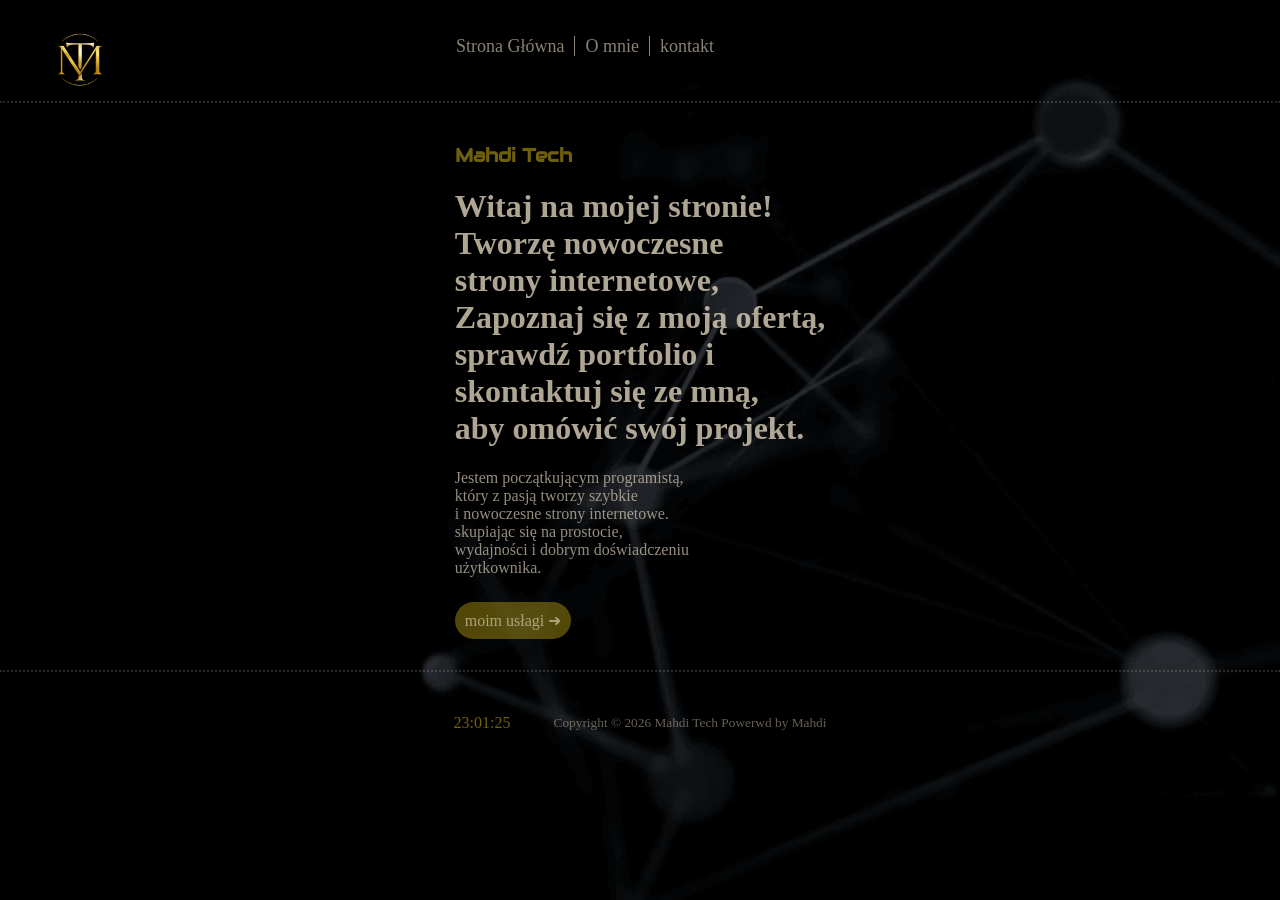
==== index.html @ 86d58ac9 "First commit" ====
<!DOCTYPE html>
<html lang="pl">
    <head>
        <meta charset="UTF-8">
        <meta name="viewport" content="width=device-width, initial-scale=1.0">
        <title>Mahdi Tech</title>
        <link rel="stylesheet" href="styles.css">
        <link rel="icon" type="image/png" href="pictures/logo.png">
        <link href="https://fonts.googleapis.com/css2?family=Audiowide&display=swap" rel="stylesheet"/>

    </head>
    <body id="stronaglowna">
        <a href="index.html#stronaglowna"><div class="logo">
          <img src="pictures/logo.png" alt="My Logo">
          </div>
          </a>
        <section>
            <div class="navigation">
                <nav>
                 <ul class="navlist">
                    <li class="home"><a class="nav" href="index.html#stronaglowna">Strona Główna </a>
                    </li>
                    <div class="vline"></div>
                    <li class="about"><a class="nav" href="omnie.html#omnie">O mnie</a>
                    </li>
                    <div class="vline"></div>
                    <li class="contact"><a class="nav" href="kontakt.html#kontakt">kontakt</a>
                    </li>
                 </ul>
                </nav>
            </div>
        </section>
        <hr style="margin-bottom:40px ;">
            <div class="ciala">
        <h3 style="color: rgba(163, 142, 19, 0.678); font-family: 'Audiowide', sans-serif;">Mahdi Tech</h3>
        <h1 style="color: rgba(250, 235, 210, 0.7);">
             Witaj na mojej stronie!
            <br>
            Tworzę nowoczesne 
            <br>
            strony internetowe,<br>
            Zapoznaj się z moją ofertą,
            <br>
            sprawdź portfolio i 
            <br>
            skontaktuj się ze mną,
            <br>
            aby omówić swój projekt.
        </h1>
        <p style="color: rgba(250, 235, 210, 0.6);">
            Jestem początkującym programistą, <br> który z pasją tworzy szybkie <br>
            i nowoczesne strony internetowe.<br> skupiając się na prostocie, <br>
            wydajności i dobrym doświadczeniu<br> użytkownika.
        </p>
        <br>
        <a class="mainbtnlink mainbtn" href="uslag.html#main">moim usłagi ➜</a>
        </div>
        <hr style="margin-bottom:30px; margin-top: 40px;">
         <div class="footer">
        <div id="zegar" style="color: rgba(163, 142, 19, 0.678); width: 60px;">
        </div>
        <div class="copyright"><p style="color: rgba(250, 235, 210, 0.4); font-size: smaller;">Copyright © 2026 Mahdi Tech
Powerwd by Mahdi</p></div>
        </div>
        <script src="main.js"></script>
    </body>
</html>
---- styles.css ----
body {
    background-color: black;
    background-image: url(pictures/13.png) ;
    background-repeat: no-repeat;
    background-size: cover;
    background-position: center;
    margin: 0;
    height: 100vh;
}
.navlist {
    display: flex;
    flex-direction: row;
    gap: 10px;
    justify-content: center;
    transform: translateX(-75px);
}
@media (max-width:768px) {
    .navlist {
        transform: translateX(-30px);
    }
}
.nav {
   color:rgba(250, 235, 215, 0.548); 
   font-size: large;
   text-decoration: none;
   text-align: left;
}
.nav:hover {
    cursor: pointer;
    color:rgba(163, 142, 19, 0.6);
    transition: 0.3s ease;
}
.vline {
    width: 1px;
    height: 20px;
    background: rgba(250, 235, 215, 0.548);
}
.navigation {
    padding:20px;
}
hr {
    border: none;
    border-top: 2px dotted rgba(250, 235, 215, 0.17);
}
.mainbtn {
    
    background-color: rgba(163, 142, 19, 0.5);
    border-radius: 35px;
    gap: 30px;
    padding:10px;
}
.mainbtn:hover {
    cursor: pointer;
    background-color:rgba(163, 142, 19, 0.8);
    transition: 0.3s ease;
}
.mainbtnlink {
    text-decoration: none;
    color: rgba(250, 235, 215, 0.548);
}
.footer {
    display: flex;
    align-items: center;
    gap: 40px;
    justify-content: center;
}
.ciala {
    width: fit-content;
    margin: 0 auto;
    text-align: left;
    opacity: 0;
    animation: fadeText 0.7s ease forwards;
}
 @keyframes fadeText {
        to {
            opacity: 1;
        }
        
 }
.glow-img {
    max-width: 350px; 
    height: auto;
    border-radius: 10px;
    box-shadow: 0 0 5px rgba(250, 235, 215, 0.2);
}
#nazwisko {
width: 350px;
padding: 10px;
border-radius: 10px;
}
#email {
    width: 350px;
    padding: 10px;
    border-radius: 10px;
}
#tekst {
    width: 350px;
    padding: 10px;
    border-radius: 10px;
    background: transparent;
    margin: 15px 0 15px 0;
    color: white;
}
input {
    background: transparent;
    margin: 15px 0 15px 0;
    color: white;
}
.logo {
  position: absolute; 
  top: 20px;
  left: 20px;
  z-index: 1000;
}

.logo img {
  width: 120px;
  height: auto;
  display: block;
}
@media (max-width: 768px) {
  .logo {
    display: none;
  }
}
.icon {
    margin: 20px;
}
.ciala-uslagi {
    min-height: 100vh;
    display: flex;
    justify-content: center;
    align-items: center;
    flex-wrap: wrap;
}
.about-uslagi {
    display: flex;
    flex-direction: column; 
    text-align: center;
    margin-bottom: 20px;
}
.content-img {
    border: 2px solid rgba(250, 235, 210, 0.7);
    
}
.center-img {
    max-height: 400px;
    max-width: 100%;
    border: 8px solid transparent;
    border-radius: 0 0 0 9%;
    object-fit: cover;
    display: block;
}
.links-uslagi {
    display: flex;
    flex-direction: column;
}
.projects {
    max-height: 150px;
    max-width:150px;
}
.projects:hover {
    cursor: pointer;
    transform: scale(1.1);
    transition: 0.3s ease;
    box-shadow: 0 0 3px rgba(250, 235, 210, 0.7);
}
figcaption {
    color: rgba(250, 235, 210, 0.7);
    font-size: large;
    text-align: left;
}
@media (max-width: 768px) {
    .ciala-uslagi {
        flex-direction: column;
        text-align: center;
    }

    .about-uslagi {
        margin-right: 0;
        text-align: center;
    }

    .links-uslagi {
        flex-direction: column;
        justify-content: center;
        flex-wrap: wrap;
        text-align: left;
    }

    .center-img {
        width: 98%;
        max-width: 350px;
        height: auto;
    }
    .content-img {
        margin: 15px 0;
        
      }
}
#lightbox {
    display: none;
    position: fixed;
    inset: 0;
    background: rgba(0,0,0,0.9);
    justify-content: center;
    align-items: center;
    z-index: 999;
}

#lightbox img {
    max-width: 90%;
    max-height: 90%;
}
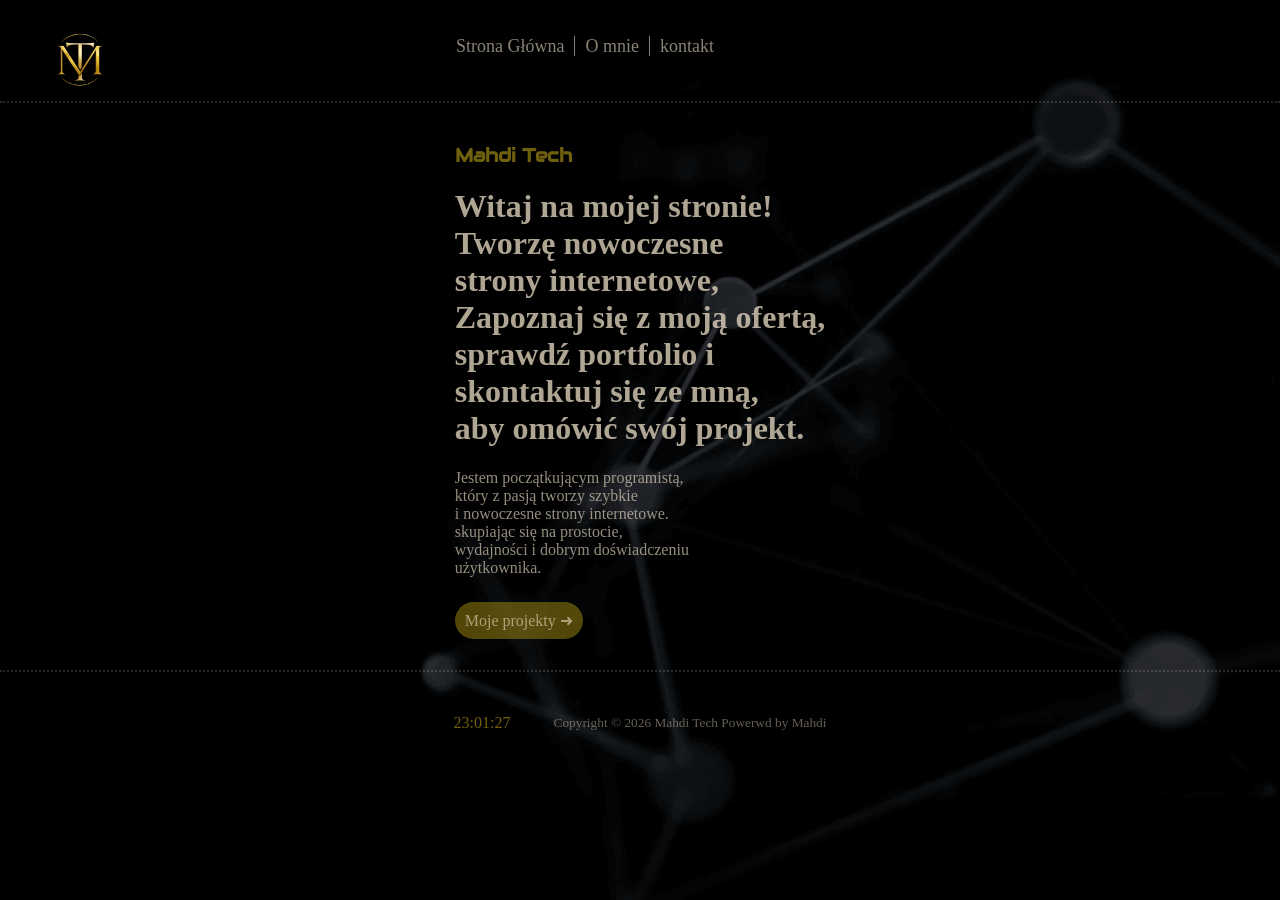
==== commit 04489f1e: "update site" ====
--- a/index.html
+++ b/index.html
@@ -53,7 +53,7 @@
             wydajności i dobrym doświadczeniu<br> użytkownika.
         </p>
         <br>
-        <a class="mainbtnlink mainbtn" href="uslag.html#main">moim usłagi ➜</a>
+        <a class="mainbtnlink mainbtn" href="uslag.html#main">Moje projekty ➜</a>
         </div>
         <hr style="margin-bottom:30px; margin-top: 40px;">
          <div class="footer">
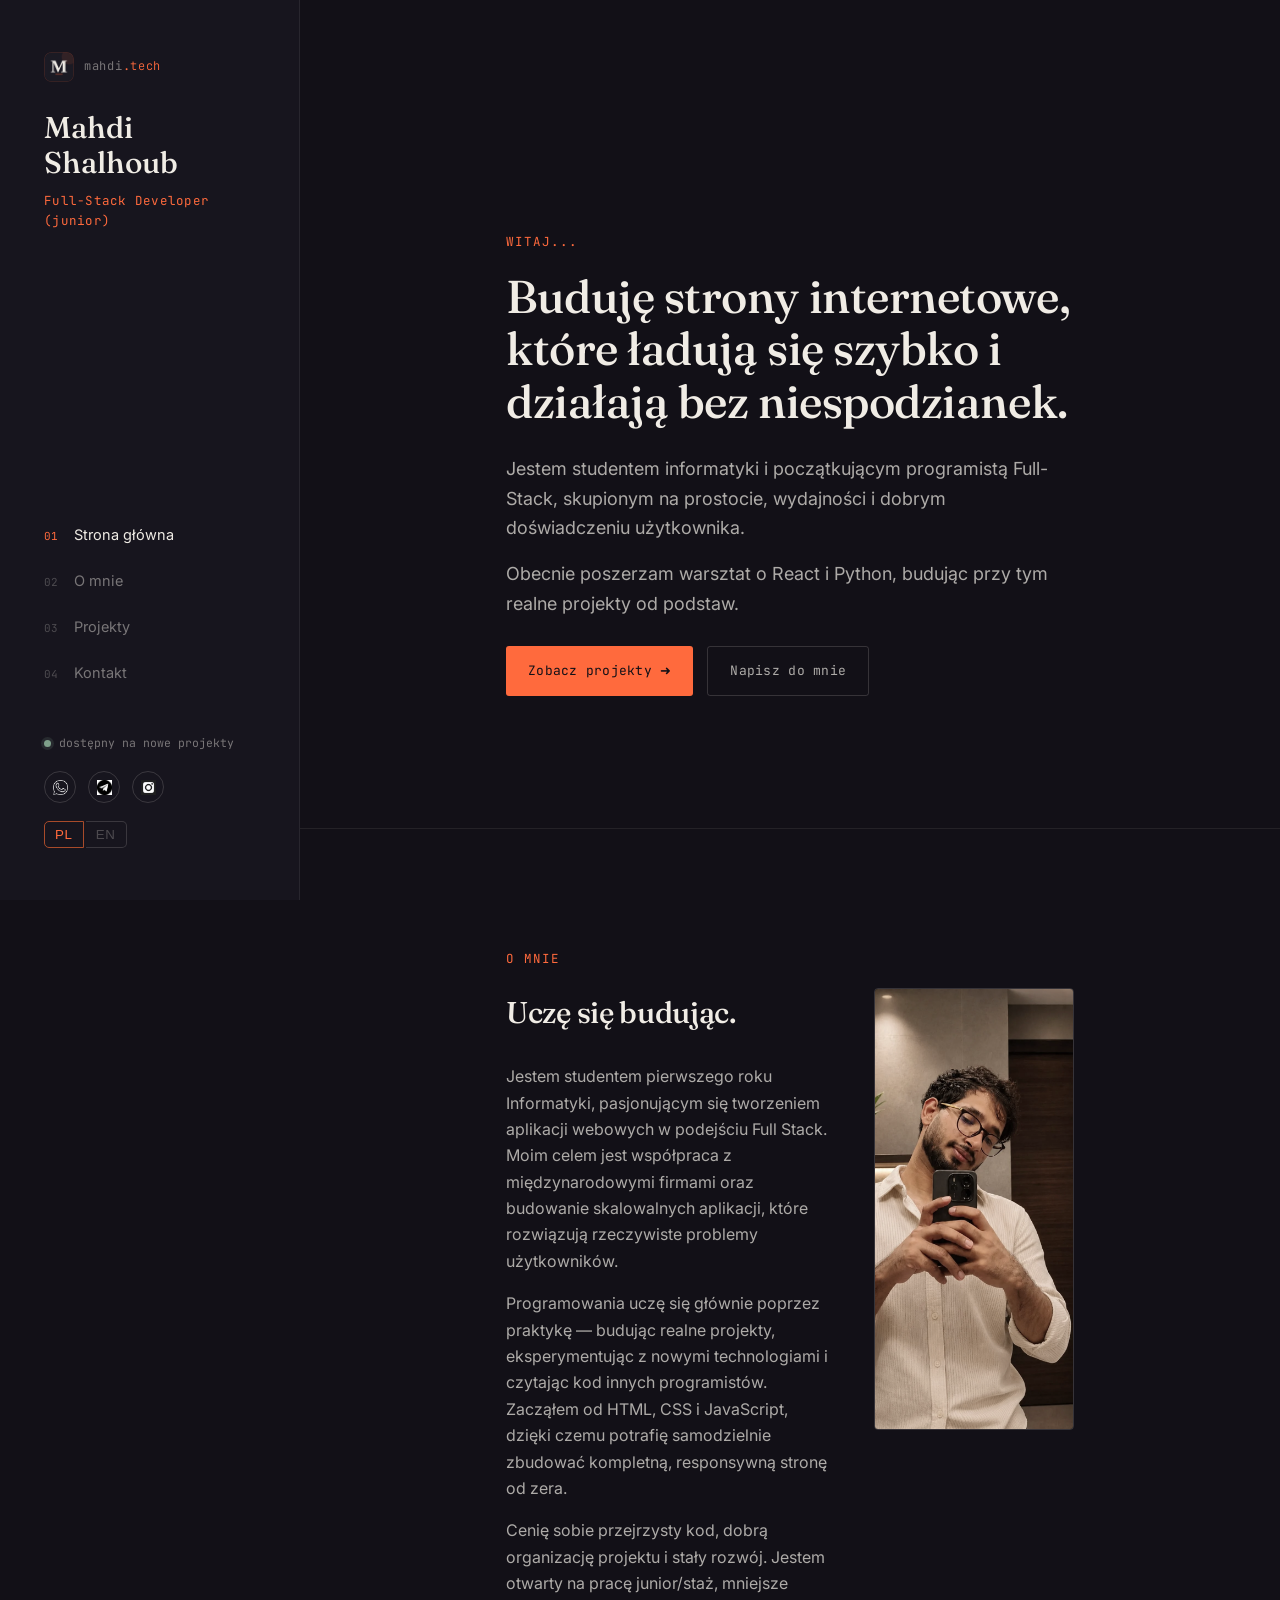
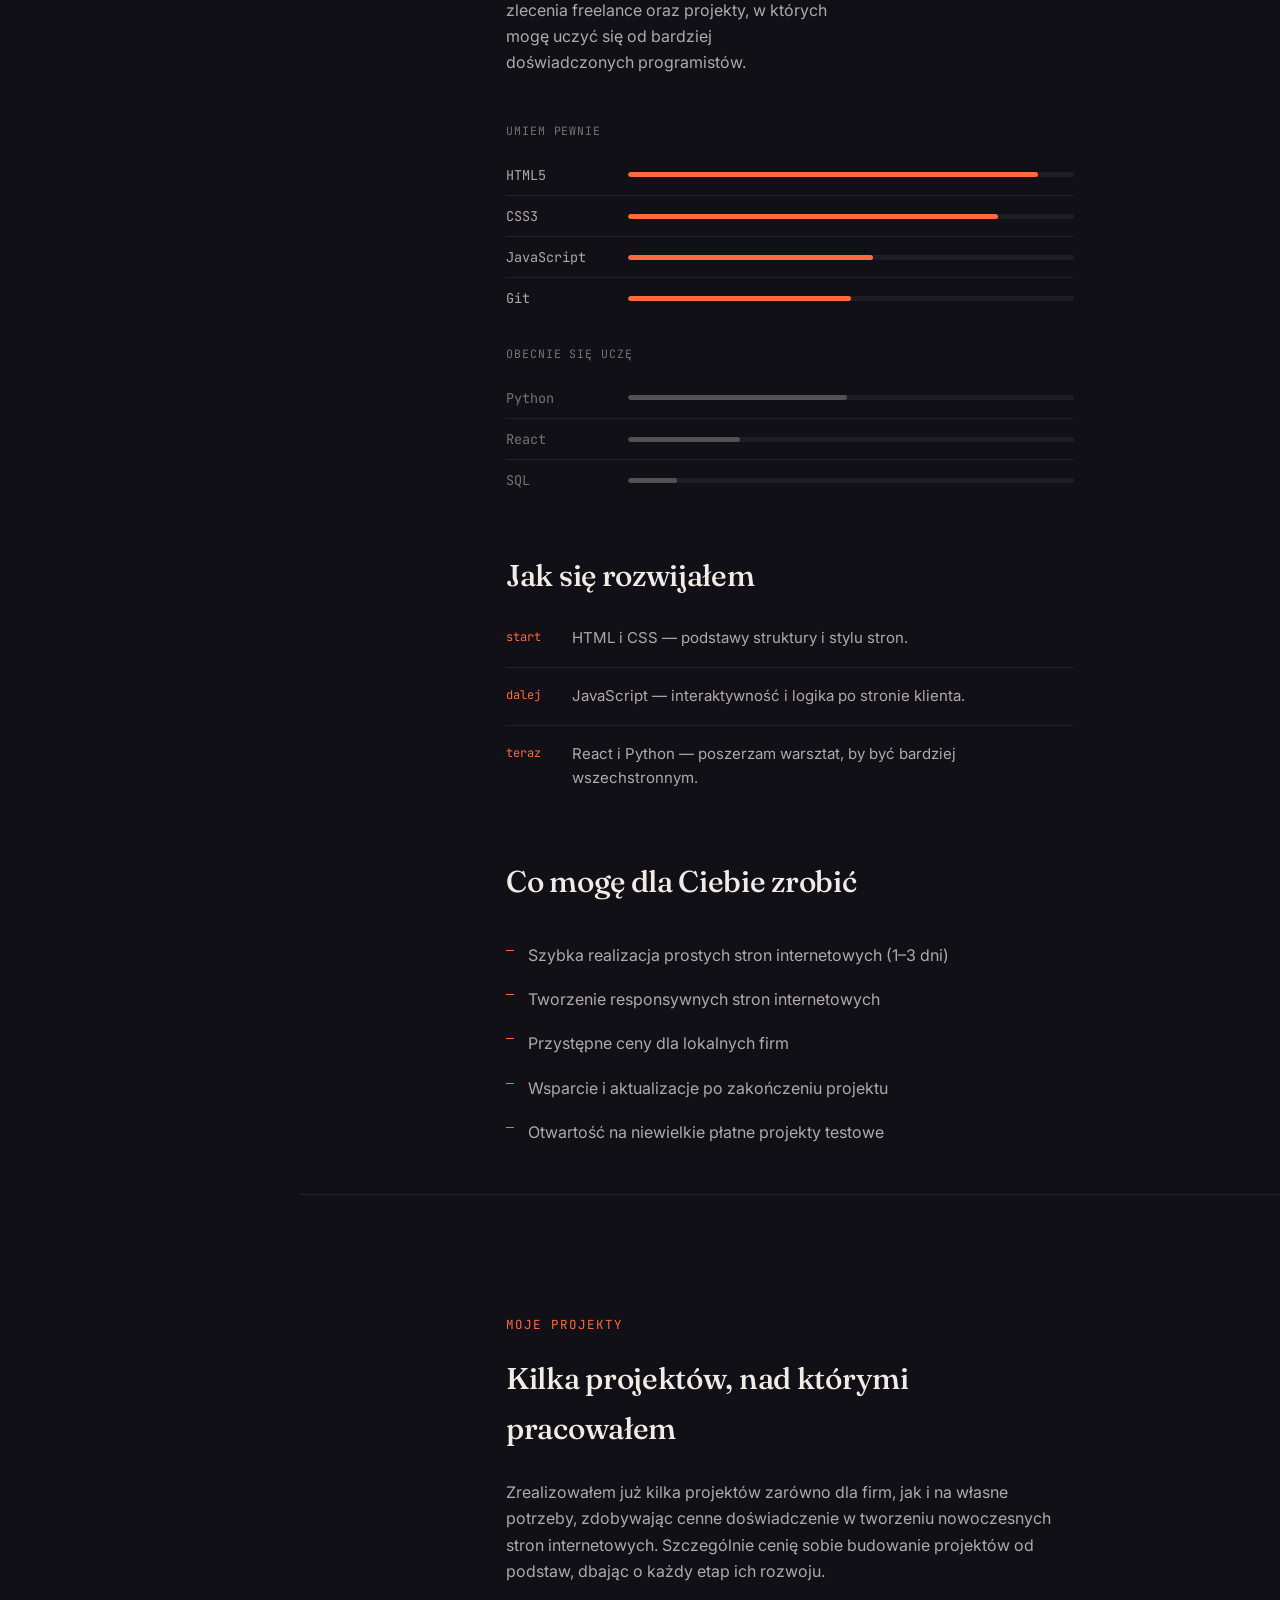
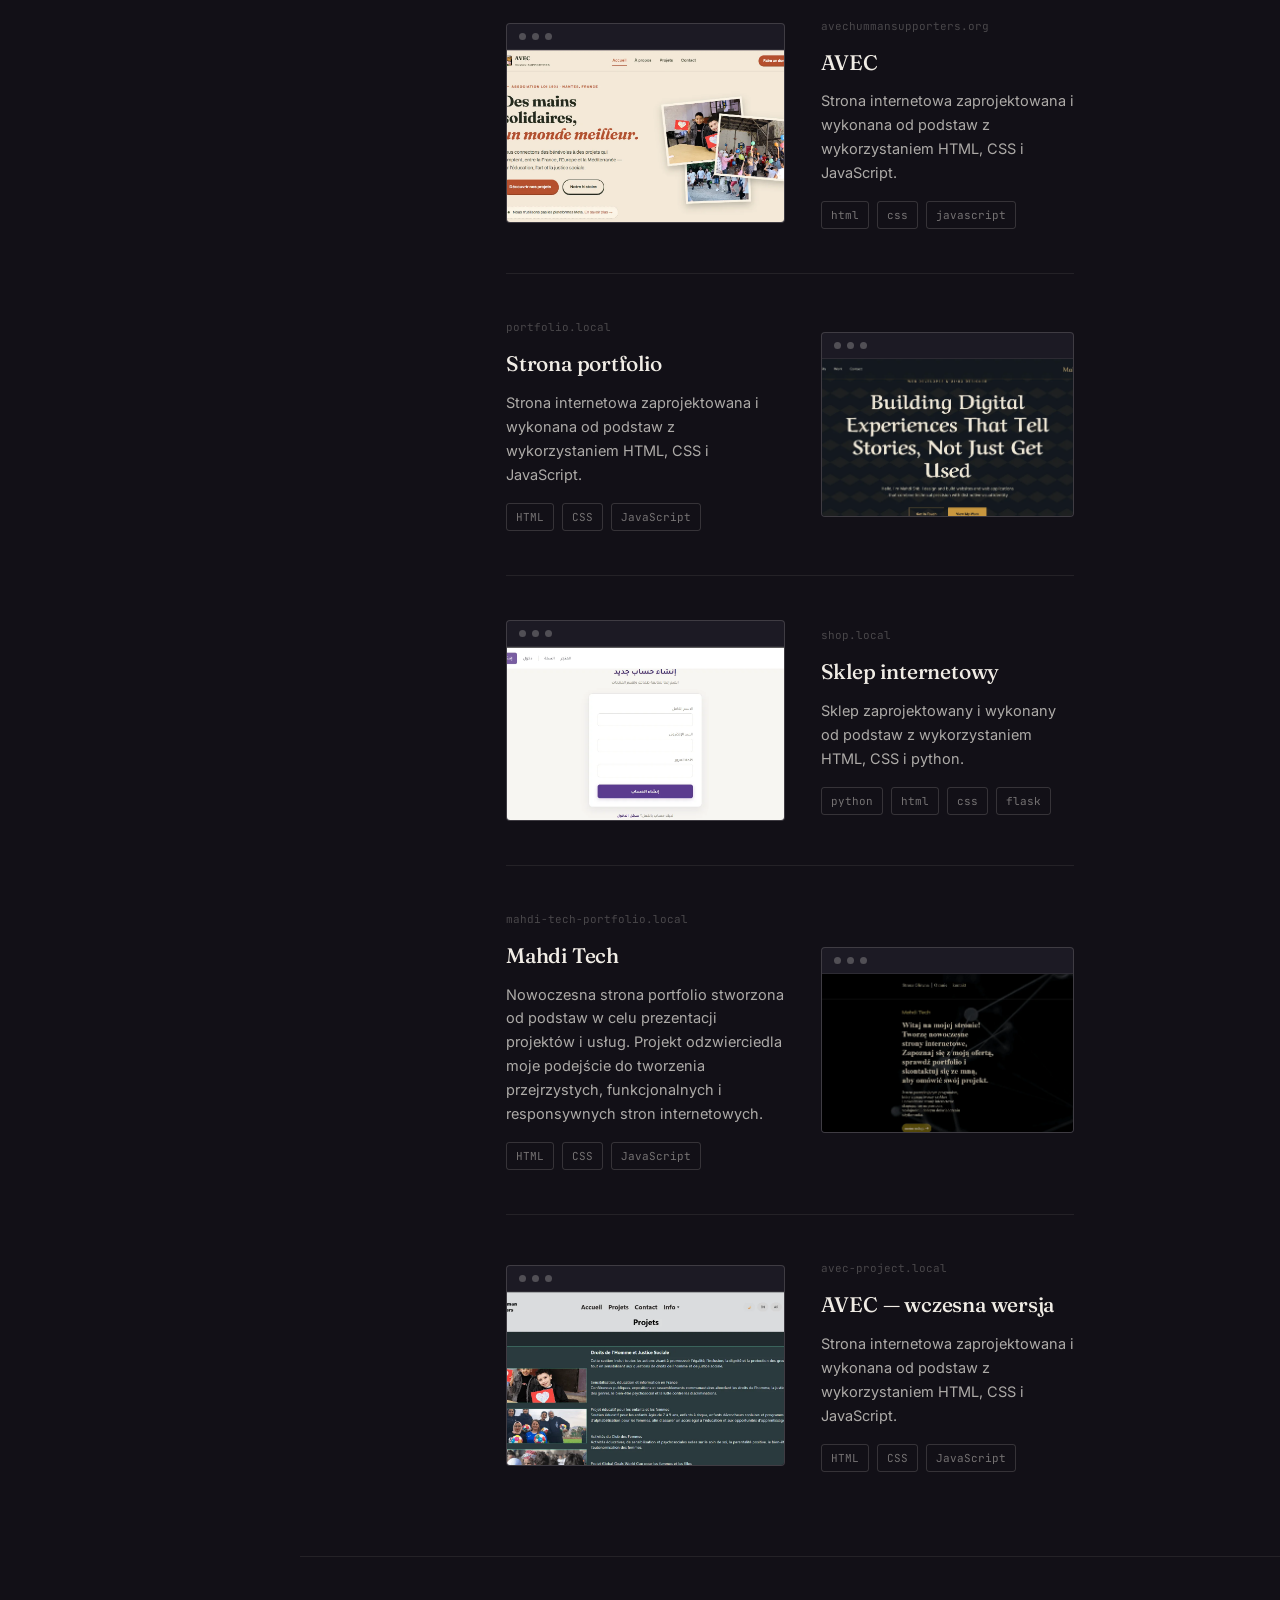
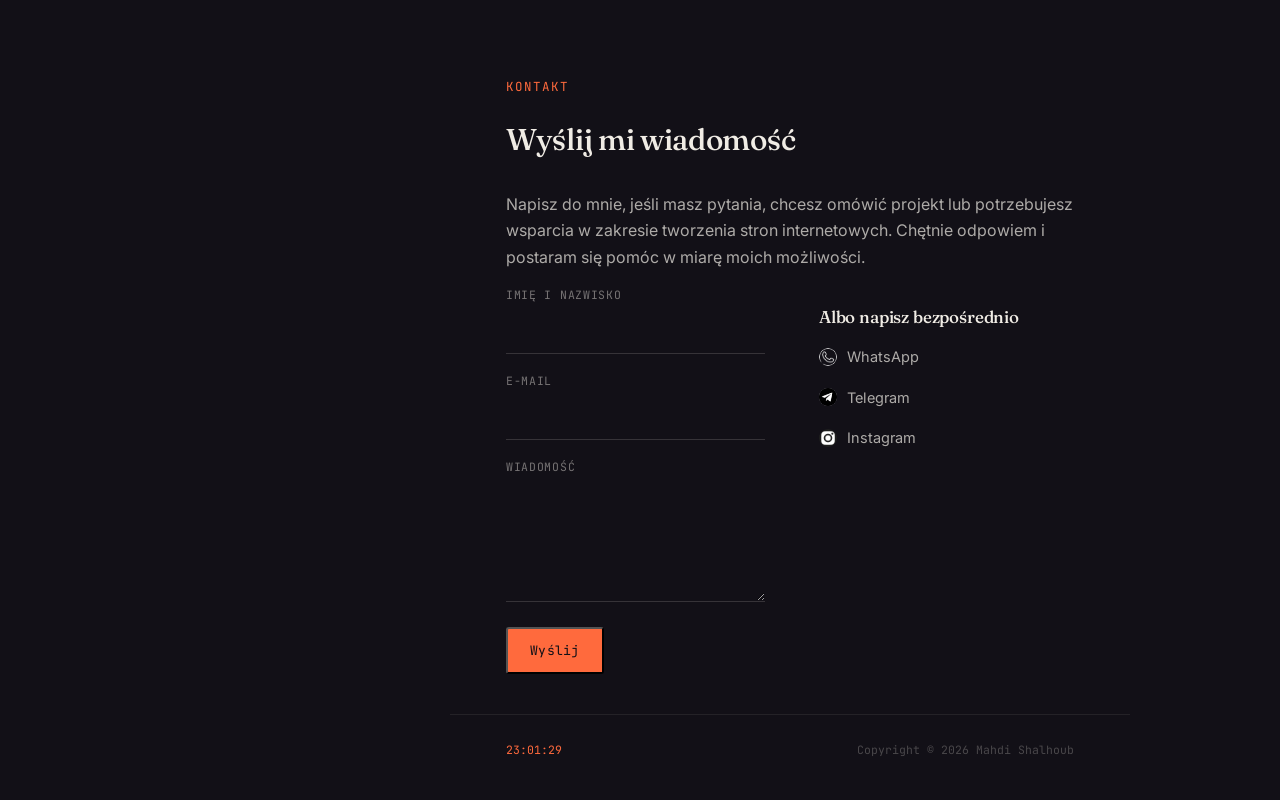
==== commit 127d8929: "Add files via upload" ====
--- a/index.html
+++ b/index.html
@@ -1,67 +1,323 @@
 <!DOCTYPE html>
 <html lang="pl">
-    <head>
-        <meta charset="UTF-8">
-        <meta name="viewport" content="width=device-width, initial-scale=1.0">
-        <title>Mahdi Tech</title>
-        <link rel="stylesheet" href="styles.css">
-        <link rel="icon" type="image/png" href="pictures/logo.png">
-        <link href="https://fonts.googleapis.com/css2?family=Audiowide&display=swap" rel="stylesheet"/>
-
-    </head>
-    <body id="stronaglowna">
-        <a href="index.html#stronaglowna"><div class="logo">
-          <img src="pictures/logo.png" alt="My Logo">
-          </div>
-          </a>
-        <section>
-            <div class="navigation">
-                <nav>
-                 <ul class="navlist">
-                    <li class="home"><a class="nav" href="index.html#stronaglowna">Strona Główna </a>
-                    </li>
-                    <div class="vline"></div>
-                    <li class="about"><a class="nav" href="omnie.html#omnie">O mnie</a>
-                    </li>
-                    <div class="vline"></div>
-                    <li class="contact"><a class="nav" href="kontakt.html#kontakt">kontakt</a>
-                    </li>
-                 </ul>
-                </nav>
-            </div>
-        </section>
-        <hr style="margin-bottom:40px ;">
-            <div class="ciala">
-        <h3 style="color: rgba(163, 142, 19, 0.678); font-family: 'Audiowide', sans-serif;">Mahdi Tech</h3>
-        <h1 style="color: rgba(250, 235, 210, 0.7);">
-             Witaj na mojej stronie!
-            <br>
-            Tworzę nowoczesne 
-            <br>
-            strony internetowe,<br>
-            Zapoznaj się z moją ofertą,
-            <br>
-            sprawdź portfolio i 
-            <br>
-            skontaktuj się ze mną,
-            <br>
-            aby omówić swój projekt.
-        </h1>
-        <p style="color: rgba(250, 235, 210, 0.6);">
-            Jestem początkującym programistą, <br> który z pasją tworzy szybkie <br>
-            i nowoczesne strony internetowe.<br> skupiając się na prostocie, <br>
-            wydajności i dobrym doświadczeniu<br> użytkownika.
-        </p>
-        <br>
-        <a class="mainbtnlink mainbtn" href="uslag.html#main">Moje projekty ➜</a>
-        </div>
-        <hr style="margin-bottom:30px; margin-top: 40px;">
-         <div class="footer">
-        <div id="zegar" style="color: rgba(163, 142, 19, 0.678); width: 60px;">
-        </div>
-        <div class="copyright"><p style="color: rgba(250, 235, 210, 0.4); font-size: smaller;">Copyright © 2026 Mahdi Tech
-Powerwd by Mahdi</p></div>
-        </div>
-        <script src="main.js"></script>
-    </body>
-</html>+<head>
+<meta charset="UTF-8">
+<meta name="viewport" content="width=device-width, initial-scale=1.0">
+<title>Mahdi Shb — Full-Stack Developer</title>
+<meta name="description" content="Mahdi Shalhoub — portfolio of a full-stack web developer. Modern, fast, responsive websites.">
+<link rel="stylesheet" href="styles.css">
+<link rel="icon" type="image/webp" href="pictures/logo.webp">
+<link rel="preconnect" href="https://fonts.googleapis.com">
+<link href="https://fonts.googleapis.com/css2?family=Fraunces:opsz,wght@9..144,400..600&family=Inter:wght@400;500;600&family=JetBrains+Mono:wght@400;500&display=swap" rel="stylesheet">
+</head>
+<body>
+
+<!-- ============ DESKTOP IDENTITY RAIL ============ -->
+<aside class="rail">
+  <div class="rail-id">
+    <a href="#home" class="rail-mark">
+      <img src="pictures/logo.webp" alt="Mahdi Shalhoub logo">
+      <span>mahdi<b class="cc">.tech</b></span>
+    </a>
+    <p class="rail-name">Mahdi<br>Shalhoub</p>
+    <p class="rail-role" data-pl="Full-Stack Developer (junior)" data-en="Full-Stack Developer (junior)">Full-Stack Developer (junior)</p>
+  </div>
+
+  <nav class="rail-nav">
+    <a class="rail-link" data-section="home" href="#home"><span class="idx">01</span><span data-pl="Strona główna" data-en="Home">Strona główna</span></a>
+    <a class="rail-link" data-section="about" href="#about"><span class="idx">02</span><span data-pl="O mnie" data-en="About">O mnie</span></a>
+    <a class="rail-link" data-section="projects" href="#projects"><span class="idx">03</span><span data-pl="Projekty" data-en="Projects">Projekty</span></a>
+    <a class="rail-link" data-section="contact" href="#contact"><span class="idx">04</span><span data-pl="Kontakt" data-en="Contact">Kontakt</span></a>
+  </nav>
+
+  <div class="rail-foot">
+    <div class="rail-status">
+      <span class="dot"></span>
+      <span data-pl="dostępny na nowe projekty" data-en="available for new projects">dostępny na nowe projekty</span>
+    </div>
+    <div class="rail-social">
+      <a href="https://wa.me/+48517339377" target="_blank" rel="noopener" aria-label="WhatsApp"><img src="pictures/wapp3.webp" alt=""></a>
+      <a href="https://t.me/mahdeeshb" target="_blank" rel="noopener" aria-label="Telegram"><img src="pictures/tg.webp" alt=""></a>
+      <a href="https://www.instagram.com/ii._._.oo/" target="_blank" rel="noopener" aria-label="Instagram"><img src="pictures/ig.webp" alt=""></a>
+    </div>
+    <div class="rail-lang">
+      <button data-lang="pl" class="on">PL</button>
+      <button data-lang="en">EN</button>
+    </div>
+  </div>
+</aside>
+
+<!-- ============ MOBILE TOP BAR ============ -->
+<div class="mbar">
+  <a href="#home" class="mbar-name">mahdi.tech</a>
+  <nav class="mbar-nav">
+    <a data-section="home" href="#home" data-pl="Główna" data-en="Home">Główna</a>
+    <a data-section="about" href="#about" data-pl="O mnie" data-en="About">O mnie</a>
+    <a data-section="projects" href="#projects" data-pl="Projekty" data-en="Projects">Projekty</a>
+    <a data-section="contact" href="#contact" data-pl="Kontakt" data-en="Contact">Kontakt</a>
+  </nav>
+</div>
+
+<main>
+
+<!-- ============ HOME ============ -->
+<section id="home" class="page-section">
+  <p class="eyebrow" data-pl="witaj..." data-en="welcome...">witaj...</p>
+  <h1 data-pl="Buduję strony internetowe, które ładują się szybko i działają bez niespodzianek." data-en="I build websites that load fast and work without surprises.">
+    Buduję strony internetowe, które ładują się szybko i działają bez niespodzianek.
+  </h1>
+  <div class="hero-lines fade-in">
+    <p class="lede" data-pl="Jestem studentem informatyki i początkującym programistą Full-Stack, skupionym na prostocie, wydajności i dobrym doświadczeniu użytkownika." data-en="I'm a Computer Science student and early-career Full-Stack developer, focused on simplicity, performance, and a great user experience.">
+      Jestem studentem informatyki i początkującym programistą Full-Stack, skupionym na prostocie, wydajności i dobrym doświadczeniu użytkownika.
+    </p>
+    <p data-pl="Obecnie poszerzam warsztat o React i Python, budując przy tym realne projekty od podstaw." data-en="I'm currently expanding into React and Python, building real projects from scratch along the way.">
+      Obecnie poszerzam warsztat o React i Python, budując przy tym realne projekty od podstaw.
+    </p>
+    <div class="hero-cta">
+      <a class="btn" href="#projects"><span data-pl="Zobacz projekty ➜" data-en="View projects ➜">Zobacz projekty ➜</span></a>
+      <a class="btn ghost" href="#contact"><span data-pl="Napisz do mnie" data-en="Get in touch">Napisz do mnie</span></a>
+    </div>
+  </div>
+</section>
+
+<hr class="rule">
+
+<!-- ============ ABOUT ============ -->
+<section id="about" class="page-section">
+  <p class="eyebrow" data-pl="o mnie" data-en="about">o mnie</p>
+
+  <div class="about-grid">
+    <div>
+      <h2 data-pl="Uczę się budując." data-en="I learn by building.">Uczę się budując.</h2>
+      <p data-pl="Jestem studentem pierwszego roku Informatyki, pasjonującym się tworzeniem aplikacji webowych w podejściu Full Stack. Moim celem jest współpraca z międzynarodowymi firmami oraz budowanie skalowalnych aplikacji, które rozwiązują rzeczywiste problemy użytkowników."
+         data-en="I'm a first-year Computer Science student, passionate about building web applications with a full-stack approach. My goal is to collaborate with international companies and build scalable web applications that solve real user problems.">
+        Jestem studentem pierwszego roku Informatyki, pasjonującym się tworzeniem aplikacji webowych w podejściu Full Stack. Moim celem jest współpraca z międzynarodowymi firmami oraz budowanie skalowalnych aplikacji, które rozwiązują rzeczywiste problemy użytkowników.
+      </p>
+      <p data-pl="Programowania uczę się głównie poprzez praktykę — budując realne projekty, eksperymentując z nowymi technologiami i czytając kod innych programistów. Zacząłem od HTML, CSS i JavaScript, dzięki czemu potrafię samodzielnie zbudować kompletną, responsywną stronę od zera."
+         data-en="I learn mostly by doing — building real projects, experimenting with new technologies, and reading other developers' code. I started with HTML, CSS, and JavaScript, which means I can build a complete, responsive website from scratch on my own.">
+        Programowania uczę się głównie poprzez praktykę — budując realne projekty, eksperymentując z nowymi technologiami i czytając kod innych programistów. Zacząłem od HTML, CSS i JavaScript, dzięki czemu potrafię samodzielnie zbudować kompletną, responsywną stronę od zera.
+      </p>
+      <p data-pl="Cenię sobie przejrzysty kod, dobrą organizację projektu i stały rozwój. Jestem otwarty na pracę junior/staż, mniejsze zlecenia freelance oraz projekty, w których mogę uczyć się od bardziej doświadczonych programistów."
+         data-en="I care about clean code, well-organized projects, and constant improvement. I'm open to junior roles, internships, smaller freelance jobs, and projects where I can learn from more experienced developers.">
+        Cenię sobie przejrzysty kod, dobrą organizację projektu i stały rozwój. Jestem otwarty na pracę junior/staż, mniejsze zlecenia freelance oraz projekty, w których mogę uczyć się od bardziej doświadczonych programistów.
+      </p>
+    </div>
+    <div class="about-photo">
+      <img src="pictures/me.webp" alt="Mahdi Shalhoub" loading="lazy">
+    </div>
+  </div>
+
+  <div class="confidence">
+    <p class="confidence-label" data-pl="umiem pewnie" data-en="confident with">umiem pewnie</p>
+    <div class="confidence-group">
+      <div class="confidence-row"><span class="confidence-name">HTML5</span><div class="confidence-bar"><div class="confidence-fill" style="width:92%"></div></div></div>
+      <div class="confidence-row"><span class="confidence-name">CSS3</span><div class="confidence-bar"><div class="confidence-fill" style="width:83%"></div></div></div>
+      <div class="confidence-row"><span class="confidence-name">JavaScript</span><div class="confidence-bar"><div class="confidence-fill" style="width:55%"></div></div></div>
+      <div class="confidence-row"><span class="confidence-name">Git</span><div class="confidence-bar"><div class="confidence-fill" style="width:50%"></div></div></div>
+    </div>
+    <p class="confidence-label" data-pl="obecnie się uczę" data-en="currently learning">obecnie się uczę</p>
+    <div class="confidence-group">
+      <div class="confidence-row learning"><span class="confidence-name">Python</span><div class="confidence-bar"><div class="confidence-fill" style="width:49%"></div></div></div>
+      <div class="confidence-row learning"><span class="confidence-name">React</span><div class="confidence-bar"><div class="confidence-fill" style="width:25%"></div></div></div>
+      <div class="confidence-row learning"><span class="confidence-name">SQL</span><div class="confidence-bar"><div class="confidence-fill" style="width:11%"></div></div></div>
+    </div>
+  </div>
+
+  <h2 style="margin-top:50px;" data-pl="Jak się rozwijałem" data-en="How I got here">Jak się rozwijałem</h2>
+  <ul class="timeline">
+    <li><span class="year" data-pl="start" data-en="start">start</span><p data-pl="HTML i CSS — podstawy struktury i stylu stron." data-en="HTML and CSS — the basics of page structure and style.">HTML i CSS — podstawy struktury i stylu stron.</p></li>
+    <li><span class="year" data-pl="dalej" data-en="next">dalej</span><p data-pl="JavaScript — interaktywność i logika po stronie klienta." data-en="JavaScript — interactivity and client-side logic.">JavaScript — interaktywność i logika po stronie klienta.</p></li>
+    <li><span class="year" data-pl="teraz" data-en="now">teraz</span><p data-pl="React i Python — poszerzam warsztat, by być bardziej wszechstronnym." data-en="React and Python — expanding my toolkit to become more well-rounded.">React i Python — poszerzam warsztat, by być bardziej wszechstronnym.</p></li>
+  </ul>
+
+  <h2 style="margin-top:50px;" data-pl="Co mogę dla Ciebie zrobić" data-en="What I can do for you">Co mogę dla Ciebie zrobić</h2>
+  <ul class="offer-list">
+    <li data-pl="Szybka realizacja prostych stron internetowych (1–3 dni)" data-en="Fast turnaround on simple websites (1–3 days)">Szybka realizacja prostych stron internetowych (1–3 dni)</li>
+    <li data-pl="Tworzenie responsywnych stron internetowych" data-en="Fully responsive web design">Tworzenie responsywnych stron internetowych</li>
+    <li data-pl="Przystępne ceny dla lokalnych firm" data-en="Affordable rates for local businesses">Przystępne ceny dla lokalnych firm</li>
+    <li data-pl="Wsparcie i aktualizacje po zakończeniu projektu" data-en="Post-launch support and updates">Wsparcie i aktualizacje po zakończeniu projektu</li>
+    <li data-pl="Otwartość na niewielkie płatne projekty testowe" data-en="Open to small paid test projects">Otwartość na niewielkie płatne projekty testowe</li>
+  </ul>
+</section>
+
+<hr class="rule">
+
+<!-- ============ PROJECTS ============ -->
+<section id="projects" class="page-section">
+  <p class="eyebrow" data-pl="moje projekty" data-en="my projects">moje projekty</p>
+  <h2 data-pl="Kilka projektów, nad którymi pracowałem" data-en="A few projects I've worked on">Kilka projektów, nad którymi pracowałem</h2>
+  <p data-pl="Zrealizowałem już kilka projektów zarówno dla firm, jak i na własne potrzeby, zdobywając cenne doświadczenie w tworzeniu nowoczesnych stron internetowych. Szczególnie cenię sobie budowanie projektów od podstaw, dbając o każdy etap ich rozwoju."
+     data-en="I've completed several projects, both for clients and on my own initiative, gaining real experience building modern websites. I especially enjoy building projects from scratch and staying involved in every stage of development.">
+    Zrealizowałem już kilka projektów zarówno dla firm, jak i na własne potrzeby, zdobywając cenne doświadczenie w tworzeniu nowoczesnych stron internetowych. Szczególnie cenię sobie budowanie projektów od podstaw, dbając o każdy etap ich rozwoju.
+  </p>
+
+  <div style="margin-top:24px;">
+
+    <div class="case">
+      <div class="case-media">
+        <div class="frame-bar"><span></span><span></span><span></span></div>
+        <div class="case-slider">
+          <img src="pictures/avecnew1.webp" alt="Podgląd projektu AVEC" onclick="openImage(this)" loading="lazy">
+          <img src="pictures/avecnew2.webp" alt="Podgląd projektu AVEC" onclick="openImage(this)" loading="lazy">
+          <img src="pictures/avecnew3.webp" alt="Podgląd projektu AVEC" onclick="openImage(this)" loading="lazy">
+        </div>
+      </div>
+      <div>
+        <p class="case-url">avechummansupporters.org</p>
+        <h3 class="case-title">AVEC</h3>
+        <p class="case-cap" data-pl="Strona internetowa zaprojektowana i wykonana od podstaw z wykorzystaniem HTML, CSS i JavaScript." data-en="Web site designed and built from scratch using HTML, CSS, and JavaScript.">
+          Strona internetowa zaprojektowana i wykonana od podstaw z wykorzystaniem HTML, CSS i JavaScript..
+        </p>
+        <div class="case-tags"><span class="tag">html</span><span class="tag">css</span><span class="tag">javascript</span></div>
+      </div>
+    </div>
+
+    <div class="case">
+      <div class="case-media">
+        <div class="frame-bar"><span></span><span></span><span></span></div>
+        <div class="case-slider">
+          <img src="pictures/portfilo1.webp" alt="Podgląd projektu portfolio" onclick="openImage(this)" loading="lazy">
+          <img src="pictures/portfilo2.webp" alt="Podgląd projektu portfolio" onclick="openImage(this)" loading="lazy">
+          <img src="pictures/portfilo3.webp" alt="Podgląd projektu portfolio" onclick="openImage(this)" loading="lazy">
+        </div>
+      </div>
+      <div>
+        <p class="case-url">portfolio.local</p>
+        <h3 class="case-title" data-pl="Strona portfolio" data-en="Portfolio site">Strona portfolio</h3>
+        <p class="case-cap" data-pl="Strona internetowa zaprojektowana i wykonana od podstaw z wykorzystaniem HTML, CSS i JavaScript." data-en="Web site designed and built from scratch using HTML, CSS, and JavaScript.">
+          Strona internetowa zaprojektowana i wykonana od podstaw z wykorzystaniem HTML, CSS i JavaScript.
+        </p>
+        <div class="case-tags"><span class="tag">HTML</span><span class="tag">CSS</span><span class="tag">JavaScript</span></div>
+      </div>
+    </div>
+
+    <div class="case">
+      <div class="case-media">
+        <div class="frame-bar"><span></span><span></span><span></span></div>
+        <div class="case-slider">
+          <img src="pictures/shop1.webp" alt="Podgląd projektu shop" onclick="openImage(this)" loading="lazy">
+          <img src="pictures/shop2.webp" alt="Podgląd projektu shop" onclick="openImage(this)" loading="lazy">
+          <img src="pictures/shop3.webp" alt="Podgląd projektu shop" onclick="openImage(this)" loading="lazy">
+        </div>
+      </div>
+      <div>
+        <p class="case-url">shop.local</p>
+        <h3 class="case-title" data-pl="Sklep internetowy" data-en="Shop concept">Sklep internetowy</h3>
+        <p class="case-cap" data-pl="Sklep zaprojektowany i wykonany od podstaw z wykorzystaniem HTML, CSS i python." data-en="Shop online designed and built from scratch using HTML, CSS  and Python.">
+          Sklep internetowy zaprojektowany i wykonany od podstaw z wykorzystaniem HTML, CSS i python.
+        </p>
+        <div class="case-tags"><span class="tag">python</span><span class="tag">html</span><span class="tag">css</span><span class="tag">flask</span></div>
+      </div>
+    </div>
+
+    <div class="case">
+      <div class="case-media">
+        <div class="frame-bar"><span></span><span></span><span></span></div>
+        <div class="case-slider">
+          <img src="pictures/mt.webp" alt="Podgląd projektu mahdi.tech" onclick="openImage(this)" loading="lazy">
+          <img src="pictures/mt2.webp" alt="Podgląd projektu mahdi.tech" onclick="openImage(this)" loading="lazy">
+          <img src="pictures/mt1.webp" alt="Podgląd projektu mahdi.tech" onclick="openImage(this)" loading="lazy">
+        </div>
+      </div>
+      <div>
+        <p class="case-url">mahdi-tech-portfolio.local</p>
+        <h3 class="case-title">Mahdi Tech</h3>
+        <p class="case-cap" data-pl="Nowoczesna strona portfolio stworzona od podstaw w celu prezentacji projektów i usług. Projekt odzwierciedla moje podejście do tworzenia przejrzystych, funkcjonalnych i responsywnych stron internetowych." data-en="A modern portfolio site built from scratch to showcase projects and services. It reflects my approach to clean, functional, responsive web design.">
+          Nowoczesna strona portfolio stworzona od podstaw w celu prezentacji projektów i usług. Projekt odzwierciedla moje podejście do tworzenia przejrzystych, funkcjonalnych i responsywnych stron internetowych.
+        </p>
+        <div class="case-tags"><span class="tag">HTML</span><span class="tag">CSS</span><span class="tag">JavaScript</span></div>
+      </div>
+    </div>
+
+    <div class="case">
+      <div class="case-media">
+        <div class="frame-bar"><span></span><span></span><span></span></div>
+        <div class="case-slider">
+          <img src="pictures/avec1.webp" alt="Podgląd projektu AVEC — wczesna wersja" onclick="openImage(this)" loading="lazy">
+          <img src="pictures/avec2.webp" alt="Podgląd projektu AVEC — wczesna wersja" onclick="openImage(this)" loading="lazy">
+          <img src="pictures/avec.webp" alt="Podgląd projektu AVEC — wczesna wersja" onclick="openImage(this)" loading="lazy">
+        </div>
+      </div>
+      <div>
+        <p class="case-url">avec-project.local</p>
+        <h3 class="case-title" data-pl="AVEC — wczesna wersja" data-en="AVEC — early version">AVEC — wczesna wersja</h3>
+        <p class="case-cap" data-pl="Strona internetowa zaprojektowana i wykonana od podstaw z wykorzystaniem HTML, CSS i JavaScript." data-en="A website designed and built from scratch using HTML, CSS, and JavaScript.">
+          Strona internetowa zaprojektowana i wykonana od podstaw z wykorzystaniem HTML, CSS i JavaScript.
+        </p>
+        <div class="case-tags"><span class="tag">HTML</span><span class="tag">CSS</span><span class="tag">JavaScript</span></div>
+      </div>
+    </div>
+
+  </div>
+
+  <div id="lightbox" onclick="closeImage()">
+    <img id="lightbox-img" alt="Powiększony podgląd">
+  </div>
+</section>
+
+<hr class="rule">
+
+<!-- ============ CONTACT ============ -->
+<section id="contact" class="page-section">
+  <p class="eyebrow" data-pl="kontakt" data-en="contact">kontakt</p>
+  <h2 data-pl="Wyślij mi wiadomość" data-en="Send me a message">Wyślij mi wiadomość</h2>
+  <p data-pl="Napisz do mnie, jeśli masz pytania, chcesz omówić projekt lub potrzebujesz wsparcia w zakresie tworzenia stron internetowych. Chętnie odpowiem i postaram się pomóc w miarę moich możliwości."
+     data-en="Reach out if you have questions, want to discuss a project, or need help with your website. I'll get back to you and do my best to help.">
+    Napisz do mnie, jeśli masz pytania, chcesz omówić projekt lub potrzebujesz wsparcia w zakresie tworzenia stron internetowych. Chętnie odpowiem i postaram się pomóc w miarę moich możliwości.
+  </p>
+
+  <div class="contact-wrap">
+    <form id="contact-form">
+      <div class="field">
+        <label for="nazwisko" data-pl="Imię i Nazwisko" data-en="Full name">Imię i Nazwisko</label>
+        <input id="nazwisko" name="from-name" type="text" required>
+      </div>
+      <div class="field">
+        <label for="email" data-pl="E-mail" data-en="Email">E-mail</label>
+        <input id="email" name="from-email" type="email" required>
+      </div>
+      <div class="field">
+        <label for="tekst" data-pl="Wiadomość" data-en="Message">Wiadomość</label>
+        <textarea id="tekst" name="message" rows="5" required></textarea>
+      </div>
+      <button type="submit" class="btn">
+        <span data-pl="Wyślij" data-en="Send">Wyślij</span>
+      </button>
+    </form>
+
+    <div class="contact-alt">
+      <h3 data-pl="Albo napisz bezpośrednio" data-en="Or reach out directly">Albo napisz bezpośrednio</h3>
+      <ul class="contact-channels">
+        <li><a href="https://wa.me/+48517339377" target="_blank" rel="noopener"><img src="pictures/wapp3.webp" alt="">WhatsApp</a></li>
+        <li><a href="https://t.me/mahdeeshb" target="_blank" rel="noopener"><img src="pictures/tg.webp" alt="">Telegram</a></li>
+        <li><a href="https://www.instagram.com/ii._._.oo/" target="_blank" rel="noopener"><img src="pictures/ig.webp" alt="">Instagram</a></li>
+      </ul>
+    </div>
+  </div>
+</section>
+
+<footer>
+  <span id="zegar"></span>
+  <span data-pl="Copyright © 2026 Mahdi Shalhoub" data-en="Copyright © 2026 Mahdi Shalhoub">Copyright © 2026 Mahdi Shalhoub</span>
+</footer>
+
+</main>
+
+<script src="script.js"></script>
+<script src="https://cdn.emailjs.com/dist/email.min.js"></script>
+<script>
+  (function(){
+    emailjs.init("uKvCCxc60GxXZKdp-");
+  })();
+  document.getElementById("contact-form").addEventListener("submit", function(e){
+    e.preventDefault();
+    var lang = document.documentElement.getAttribute('lang') || 'pl';
+    emailjs.sendForm("service_jeera9x", "template_v9ru9cf", this).then(function(){
+      alert(lang === 'en' ? "Message sent!" : "Wiadomość wysłana!");
+    }, function(error){
+      alert(lang === 'en' ? "There was an error sending your message." : "Wystąpił błąd podczas wysyłania wiadomości.");
+    });
+  });
+</script>
+</body>
+</html>
--- a/styles.css
+++ b/styles.css
@@ -1,215 +1,527 @@
-
-body {
-    background-color: black;
-    background-image: url(pictures/13.png) ;
-    background-repeat: no-repeat;
-    background-size: cover;
-    background-position: center;
-    margin: 0;
-    height: 100vh;
-}
-.navlist {
-    display: flex;
-    flex-direction: row;
-    gap: 10px;
-    justify-content: center;
-    transform: translateX(-75px);
-}
-@media (max-width:768px) {
-    .navlist {
-        transform: translateX(-30px);
-    }
-}
-.nav {
-   color:rgba(250, 235, 215, 0.548); 
-   font-size: large;
-   text-decoration: none;
-   text-align: left;
-}
-.nav:hover {
-    cursor: pointer;
-    color:rgba(163, 142, 19, 0.6);
-    transition: 0.3s ease;
-}
-.vline {
-    width: 1px;
-    height: 20px;
-    background: rgba(250, 235, 215, 0.548);
-}
-.navigation {
-    padding:20px;
-}
-hr {
-    border: none;
-    border-top: 2px dotted rgba(250, 235, 215, 0.17);
-}
-.mainbtn {
-    
-    background-color: rgba(163, 142, 19, 0.5);
-    border-radius: 35px;
-    gap: 30px;
-    padding:10px;
-}
-.mainbtn:hover {
-    cursor: pointer;
-    background-color:rgba(163, 142, 19, 0.8);
-    transition: 0.3s ease;
-}
-.mainbtnlink {
-    text-decoration: none;
-    color: rgba(250, 235, 215, 0.548);
-}
-.footer {
-    display: flex;
-    align-items: center;
-    gap: 40px;
-    justify-content: center;
-}
-.ciala {
-    width: fit-content;
-    margin: 0 auto;
-    text-align: left;
-    opacity: 0;
-    animation: fadeText 0.7s ease forwards;
-}
- @keyframes fadeText {
-        to {
-            opacity: 1;
-        }
-        
- }
-.glow-img {
-    max-width: 350px; 
-    height: auto;
-    border-radius: 10px;
-    box-shadow: 0 0 5px rgba(250, 235, 215, 0.2);
-}
-#nazwisko {
-width: 350px;
-padding: 10px;
-border-radius: 10px;
-}
-#email {
-    width: 350px;
-    padding: 10px;
-    border-radius: 10px;
-}
-#tekst {
-    width: 350px;
-    padding: 10px;
-    border-radius: 10px;
-    background: transparent;
-    margin: 15px 0 15px 0;
-    color: white;
-}
-input {
-    background: transparent;
-    margin: 15px 0 15px 0;
-    color: white;
-}
-.logo {
-  position: absolute; 
-  top: 20px;
-  left: 20px;
-  z-index: 1000;
-}
-
-.logo img {
-  width: 120px;
-  height: auto;
+:root{
+  --bg: #121017;
+  --bg-alt: #17151e;
+  --panel: #1c1a24;
+  --line: rgba(240,236,229,0.08);
+  --line-strong: rgba(240,236,229,0.16);
+
+  --accent: #ff6a3d;
+  --accent-soft: rgba(255,106,61,0.13);
+  --accent-dim: #a84b2a;
+
+  --ink: #f0ece5;
+  --ink-70: rgba(240,236,229,0.70);
+  --ink-45: rgba(240,236,229,0.45);
+  --ink-25: rgba(240,236,229,0.25);
+
+  --moss: #7ea08a;
+
+  --font-display: 'Fraunces', 'Georgia', serif;
+  --font-body: 'Inter', -apple-system, sans-serif;
+  --font-mono: 'JetBrains Mono', 'Courier New', monospace;
+
+  --rail-w: 300px;
+  --maxw: 680px;
+}
+
+*{ box-sizing: border-box; }
+html{ scroll-behavior: smooth; }
+
+body{
+  margin: 0;
+  min-height: 100vh;
+  background: var(--bg);
+  color: var(--ink-70);
+  font-family: var(--font-body);
+  line-height: 1.65;
+}
+
+a{ color: inherit; }
+::selection{ background: var(--accent-soft); color: var(--ink); }
+
+img{ max-width: 100%; display: block; }
+
+/* ---------- Identity rail (fixed left sidebar) ---------- */
+.rail{
+  position: fixed;
+  top: 0; left: 0; bottom: 0;
+  width: var(--rail-w);
+  padding: 52px 44px;
+  display: flex;
+  flex-direction: column;
+  background: var(--bg-alt);
+  border-right: 1px solid var(--line);
+  z-index: 100;
+}
+
+.rail-id{ margin-bottom: 46px; }
+.rail-mark{
+  display: inline-flex;
+  align-items: center;
+  gap: 10px;
+  text-decoration: none;
+  margin-bottom: 28px;
+}
+.rail-mark img{ width: 30px; height: 30px; border-radius: 7px; }
+.rail-mark span{
+  font-family: var(--font-mono);
+  font-size: 12px;
+  letter-spacing: 0.06em;
+  color: var(--ink-45);
+}
+
+.rail-name{
+  font-family: var(--font-display);
+  font-optical-sizing: auto;
+  font-weight: 500;
+  font-size: 30px;
+  line-height: 1.18;
+  color: var(--ink);
+  margin: 0 0 10px;
+}
+.cc{ font-weight: 300; color: var(--accent); }
+.rail-role{
+  font-family: var(--font-mono);
+  font-size: 12.5px;
+  color: var(--accent);
+  letter-spacing: 0.02em;
+}
+
+.rail-nav{
+  display: flex;
+  flex-direction: column;
+  gap: 4px;
+  margin: auto 0 0;
+  padding-top: 40px;
+}
+.rail-link{
+  display: flex;
+  align-items: baseline;
+  gap: 12px;
+  padding: 9px 0;
+  text-decoration: none;
+  color: var(--ink-45);
+  font-size: 14.5px;
+  transition: color 0.2s ease, gap 0.2s ease;
+}
+.rail-link .idx{
+  font-family: var(--font-mono);
+  font-size: 11px;
+  color: var(--ink-25);
+  width: 18px;
+}
+.rail-link:hover{ color: var(--ink-70); }
+.rail-link.active{ color: var(--ink); }
+.rail-link.active .idx{ color: var(--accent); }
+
+.rail-foot{
+  padding-top: 40px;
+  display: flex;
+  flex-direction: column;
+  gap: 18px;
+}
+.rail-status{
+  display: flex;
+  align-items: center;
+  gap: 8px;
+  font-family: var(--font-mono);
+  font-size: 11.5px;
+  color: var(--ink-45);
+}
+.rail-status .dot{
+  width: 7px; height: 7px; border-radius: 50%;
+  background: var(--moss);
+  box-shadow: 0 0 0 3px rgba(126,160,138,0.15);
+  flex: none;
+}
+.rail-social{ display: flex; gap: 12px; }
+.rail-social a{
+  width: 32px; height: 32px;
+  border-radius: 50%;
+  border: 1px solid var(--line-strong);
+  display: flex; align-items: center; justify-content: center;
+  transition: border-color 0.2s ease, transform 0.15s ease;
+}
+.rail-social a:hover{ border-color: var(--accent); transform: translateY(-2px); }
+.rail-social img{ width: 15px; height: 15px; }
+
+.rail-lang{
+  display: flex;
+  gap: 2px;
+  font-family: var(--font-mono);
+  font-size: 11px;
+}
+.rail-lang button{
+  background: none;
+  border: 1px solid var(--line-strong);
+  color: var(--ink-25);
+  padding: 5px 10px;
+  cursor: pointer;
+  letter-spacing: 0.05em;
+  transition: color 0.2s ease, border-color 0.2s ease;
+}
+.rail-lang button:first-child{ border-radius: 5px 0 0 5px; }
+.rail-lang button:last-child{ border-radius: 0 5px 5px 0; border-left: none; }
+.rail-lang button.on{ color: var(--accent); border-color: var(--accent-dim); }
+
+/* ---------- Mobile top bar (replaces rail under 900px) ---------- */
+.mbar{
+  display: none;
+  position: sticky;
+  top: 0;
+  z-index: 100;
+  background: var(--bg-alt);
+  border-bottom: 1px solid var(--line);
+  padding: 14px 20px;
+  align-items: center;
+  justify-content: space-between;
+}
+.mbar-name{
+  font-family: var(--font-display);
+  font-size: 17px;
+  color: var(--ink);
+  text-decoration: none;
+}
+.mbar-nav{
+  display: flex;
+  gap: 16px;
+  font-family: var(--font-mono);
+  font-size: 12px;
+}
+.mbar-nav a{ text-decoration: none; color: var(--ink-45); }
+.mbar-nav a.active{ color: var(--accent); }
+
+@media (max-width: 900px){
+  .rail{ display: none; }
+  .mbar{ display: flex; }
+  main{ margin-left: 0 !important; }
+}
+
+/* ---------- Main content column ---------- */
+main{
+  margin-left: var(--rail-w);
+  position: relative;
+}
+
+.page-section{
+  max-width: var(--maxw);
+  padding: 120px 56px 40px;
+  margin: 0 auto;
+  scroll-margin-top: 20px;
+}
+#home.page-section{ padding-top: 140px; min-height: 92vh; display: flex; flex-direction: column; justify-content: center; }
+
+@media (max-width: 900px){
+  .page-section{ padding: 64px 28px 20px; }
+  #home.page-section{ padding-top: 56px; min-height: auto; }
+}
+
+.eyebrow{
+  font-family: var(--font-mono);
+  font-size: 12.5px;
+  color: var(--accent);
+  letter-spacing: 0.08em;
+  text-transform: uppercase;
+  margin: 0 0 18px;
+}
+
+h1,h2,h3{
+  font-family: var(--font-display);
+  font-weight: 500;
+  color: var(--ink);
+  letter-spacing: -0.01em;
+}
+h1{ font-size: clamp(32px, 4.4vw, 46px); line-height: 1.14; margin: 0 0 22px; }
+h2{ font-size: clamp(24px, 3vw, 30px); margin: 0 0 26px; }
+
+p{ margin: 0 0 16px; max-width: 58ch; }
+.lede{ font-size: 18px; color: var(--ink-70); }
+
+/* ---------- Hero ---------- */
+.hero-lines{ margin-top: 4px; }
+.hero-lines p{ font-size: 18px; }
+.hero-cta{ display: flex; gap: 14px; margin-top: 28px; flex-wrap: wrap; }
+
+.btn{
+  display: inline-flex;
+  align-items: center;
+  gap: 9px;
+  font-family: var(--font-mono);
+  font-size: 13px;
+  text-decoration: none;
+  color: var(--bg);
+  background: var(--accent);
+  padding: 13px 22px;
+  border-radius: 3px;
+  letter-spacing: 0.02em;
+  transition: background 0.2s ease, transform 0.15s ease;
+}
+.btn:hover{ background: #ff855e; transform: translateY(-1px); }
+.btn.ghost{
+  background: transparent;
+  color: var(--ink-70);
+  border: 1px solid var(--line-strong);
+}
+.btn.ghost:hover{ color: var(--ink); border-color: var(--ink-45); background: transparent; }
+
+/* ---------- Section divider rule ---------- */
+.rule{
+  border: none;
+  border-top: 1px solid var(--line);
+  margin: 0;
+}
+
+/* ---------- About ---------- */
+.about-grid{
+  display: grid;
+  grid-template-columns: 1fr 200px;
+  gap: 40px;
+  align-items: start;
+}
+.about-photo img{
+  border-radius: 4px;
+  border: 1px solid var(--line-strong);
+  filter: grayscale(30%);
+}
+@media (max-width: 720px){
+  .about-grid{ grid-template-columns: 1fr; }
+  .about-photo{ order: -1; max-width: 180px; }
+}
+
+.confidence{ margin: 30px 0 8px; }
+.confidence-group{ margin-bottom: 26px; }
+.confidence-label{
+  font-family: var(--font-mono);
+  font-size: 11.5px;
+  color: var(--ink-45);
+  text-transform: uppercase;
+  letter-spacing: 0.08em;
+  margin-bottom: 14px;
+}
+.confidence-row{
+  display: flex;
+  align-items: center;
+  gap: 14px;
+  padding: 9px 0;
+  border-bottom: 1px solid var(--line);
+}
+.confidence-row:last-child{ border-bottom: none; }
+.confidence-name{
+  font-family: var(--font-mono);
+  font-size: 13.5px;
+  color: var(--ink-70);
+  width: 108px;
+  flex: none;
+}
+.confidence-bar{
+  flex: 1;
+  height: 5px;
+  background: rgba(240,236,229,0.06);
+  border-radius: 3px;
+  overflow: hidden;
+}
+.confidence-fill{
+  height: 100%;
+  background: var(--accent);
+  border-radius: 3px;
+}
+.confidence-row.learning .confidence-fill{ background: var(--ink-25); }
+.confidence-row.learning .confidence-name{ color: var(--ink-45); }
+
+.timeline{ list-style: none; margin: 0; padding: 0; }
+.timeline li{
+  padding: 16px 0;
+  border-bottom: 1px solid var(--line);
+  display: flex;
+  gap: 20px;
+}
+.timeline li:first-child{ padding-top: 0; }
+.timeline li:last-child{ border-bottom: none; }
+.timeline .year{
+  font-family: var(--font-mono);
+  font-size: 12px;
+  color: var(--accent);
+  flex: none;
+  width: 46px;
+  padding-top: 2px;
+}
+.timeline p{ margin: 0; color: var(--ink-70); font-size: 15px; }
+
+.offer-list{ list-style: none; margin: 0; padding: 0; }
+.offer-list li{
+  position: relative;
+  padding: 9px 0 9px 22px;
+  color: var(--ink-70);
+}
+.offer-list li::before{
+  content: "";
+  position: absolute;
+  left: 0; top: 17px;
+  width: 8px; height: 1px;
+  background: var(--accent);
+}
+
+/* ---------- Projects (case-study rows) ---------- */
+.case{
+  display: grid;
+  grid-template-columns: 1.1fr 1fr;
+  gap: 36px;
+  align-items: center;
+  padding: 44px 0;
+  border-bottom: 1px solid var(--line);
+}
+.case:first-child{ padding-top: 8px; }
+.case:last-child{ border-bottom: none; }
+.case:nth-child(even) .case-media{ order: 2; }
+.case-media{
+  position: relative;
+  border-radius: 4px;
+  overflow: hidden;
+  border: 1px solid var(--line-strong);
+  background: var(--panel);
+}
+.case-media .frame-bar{
+  display: flex;
+  gap: 6px;
+  padding: 9px 12px;
+  border-bottom: 1px solid var(--line);
+}
+.case-media .frame-bar span{ width: 7px; height: 7px; border-radius: 50%; background: var(--ink-25); }
+.case-slider{ display: flex; overflow-x: auto; scrollbar-width: none; }
+.case-slider::-webkit-scrollbar{ display: none; }
+.case-slider img{
+  flex: none;
+  width: 100%;
+  cursor: zoom-in;
+  object-fit: cover;
+  aspect-ratio: 16/10;
+  scroll-snap-align: start;
+}
+.case-slider{ scroll-snap-type: x mandatory; }
+
+.case-url{
+  font-family: var(--font-mono);
+  font-size: 11px;
+  color: var(--ink-25);
+  margin: 0 0 10px;
+}
+.case-title{
+  font-family: var(--font-display);
+  font-size: 21px;
+  color: var(--ink);
+  margin: 0 0 10px;
+  font-weight: 500;
+}
+.case-cap{ font-size: 14.5px; margin-bottom: 16px; }
+.case-tags{ display: flex; flex-wrap: wrap; gap: 8px; }
+.case-tags .tag{
+  font-family: var(--font-mono);
+  font-size: 11px;
+  color: var(--ink-45);
+  border: 1px solid var(--line-strong);
+  border-radius: 3px;
+  padding: 4px 9px;
+}
+
+@media (max-width: 780px){
+  .case{ grid-template-columns: 1fr; gap: 18px; padding: 32px 0; }
+  .case:nth-child(even) .case-media{ order: 0; }
+}
+
+#lightbox{
+  display: none;
+  position: fixed; inset: 0;
+  background: rgba(10,9,13,0.94);
+  justify-content: center;
+  align-items: center;
+  z-index: 999;
+  cursor: zoom-out;
+  padding: 30px;
+}
+#lightbox img{ max-width: 100%; max-height: 100%; border-radius: 4px; }
+
+/* ---------- Contact ---------- */
+.contact-wrap{
+  display: grid;
+  grid-template-columns: 1fr 1fr;
+  gap: 50px;
+}
+@media (max-width: 780px){
+  .contact-wrap{ grid-template-columns: 1fr; }
+}
+.field{ margin-bottom: 18px; }
+.field label{
   display: block;
-}
-@media (max-width: 768px) {
-  .logo {
-    display: none;
-  }
-}
-.icon {
-    margin: 20px;
-}
-.ciala-uslagi {
-    min-height: 100vh;
-    display: flex;
-    justify-content: center;
-    align-items: center;
-    flex-wrap: wrap;
-}
-.about-uslagi {
-    display: flex;
-    flex-direction: column; 
-    text-align: center;
-    margin-bottom: 20px;
-}
-.content-img {
-    border: 2px solid rgba(250, 235, 210, 0.7);
-    
-}
-.center-img {
-    max-height: 400px;
-    max-width: 100%;
-    border: 8px solid transparent;
-    border-radius: 0 0 0 9%;
-    object-fit: cover;
-    display: block;
-}
-.links-uslagi {
-    display: flex;
-    flex-direction: column;
-}
-.projects {
-    max-height: 150px;
-    max-width:150px;
-}
-.projects:hover {
-    cursor: pointer;
-    transform: scale(1.1);
-    transition: 0.3s ease;
-    box-shadow: 0 0 3px rgba(250, 235, 210, 0.7);
-}
-figcaption {
-    color: rgba(250, 235, 210, 0.7);
-    font-size: large;
-    text-align: left;
-}
-@media (max-width: 768px) {
-    .ciala-uslagi {
-        flex-direction: column;
-        text-align: center;
-    }
-
-    .about-uslagi {
-        margin-right: 0;
-        text-align: center;
-    }
-
-    .links-uslagi {
-        flex-direction: column;
-        justify-content: center;
-        flex-wrap: wrap;
-        text-align: left;
-    }
-
-    .center-img {
-        width: 98%;
-        max-width: 350px;
-        height: auto;
-    }
-    .content-img {
-        margin: 15px 0;
-        
-      }
-}
-#lightbox {
-    display: none;
-    position: fixed;
-    inset: 0;
-    background: rgba(0,0,0,0.9);
-    justify-content: center;
-    align-items: center;
-    z-index: 999;
-}
-
-#lightbox img {
-    max-width: 90%;
-    max-height: 90%;
-}+  font-family: var(--font-mono);
+  font-size: 11.5px;
+  color: var(--ink-45);
+  text-transform: uppercase;
+  letter-spacing: 0.06em;
+  margin-bottom: 9px;
+}
+.field input, .field textarea{
+  width: 100%;
+  background: transparent;
+  border: none;
+  border-bottom: 1px solid var(--line-strong);
+  border-radius: 0;
+  padding: 10px 2px;
+  color: var(--ink);
+  font-family: var(--font-body);
+  font-size: 15px;
+}
+.field input:focus, .field textarea:focus{
+  outline: none;
+  border-color: var(--accent);
+}
+.field textarea{ resize: vertical; min-height: 90px; }
+
+.contact-alt{ padding-left: 4px; }
+.contact-alt h3{ font-size: 17px; margin-bottom: 14px; }
+.contact-channels{ list-style: none; padding: 0; margin: 0 0 30px; }
+.contact-channels li{ margin-bottom: 12px; }
+.contact-channels a{
+  display: inline-flex;
+  align-items: center;
+  gap: 10px;
+  text-decoration: none;
+  color: var(--ink-70);
+  font-size: 14.5px;
+  transition: color 0.2s ease;
+}
+.contact-channels a:hover{ color: var(--accent); }
+.contact-channels img{ width: 18px; height: 18px; border-radius: 50%; }
+
+/* ---------- Footer ---------- */
+footer{
+  border-top: 1px solid var(--line);
+  padding: 26px 56px 40px;
+  max-width: var(--maxw);
+  margin: 0 auto;
+  display: flex;
+  justify-content: space-between;
+  gap: 16px;
+  font-family: var(--font-mono);
+  font-size: 11.5px;
+  color: var(--ink-25);
+  flex-wrap: wrap;
+}
+#zegar{ color: var(--accent); }
+
+@media (max-width: 900px){
+  footer{ padding: 26px 28px 40px; }
+}
+
+/* ---------- Motion ---------- */
+.fade-in{ opacity: 0; transform: translateY(8px); animation: fadeIn 0.7s ease forwards; }
+@keyframes fadeIn{ to{ opacity: 1; transform: translateY(0); } }
+
+@media (prefers-reduced-motion: reduce){
+  html{ scroll-behavior: auto; }
+  .fade-in{ animation: none; opacity: 1; transform: none; }
+}
+
+a:focus-visible, button:focus-visible, input:focus-visible, textarea:focus-visible{
+  outline: 2px solid var(--accent);
+  outline-offset: 2px;
+}
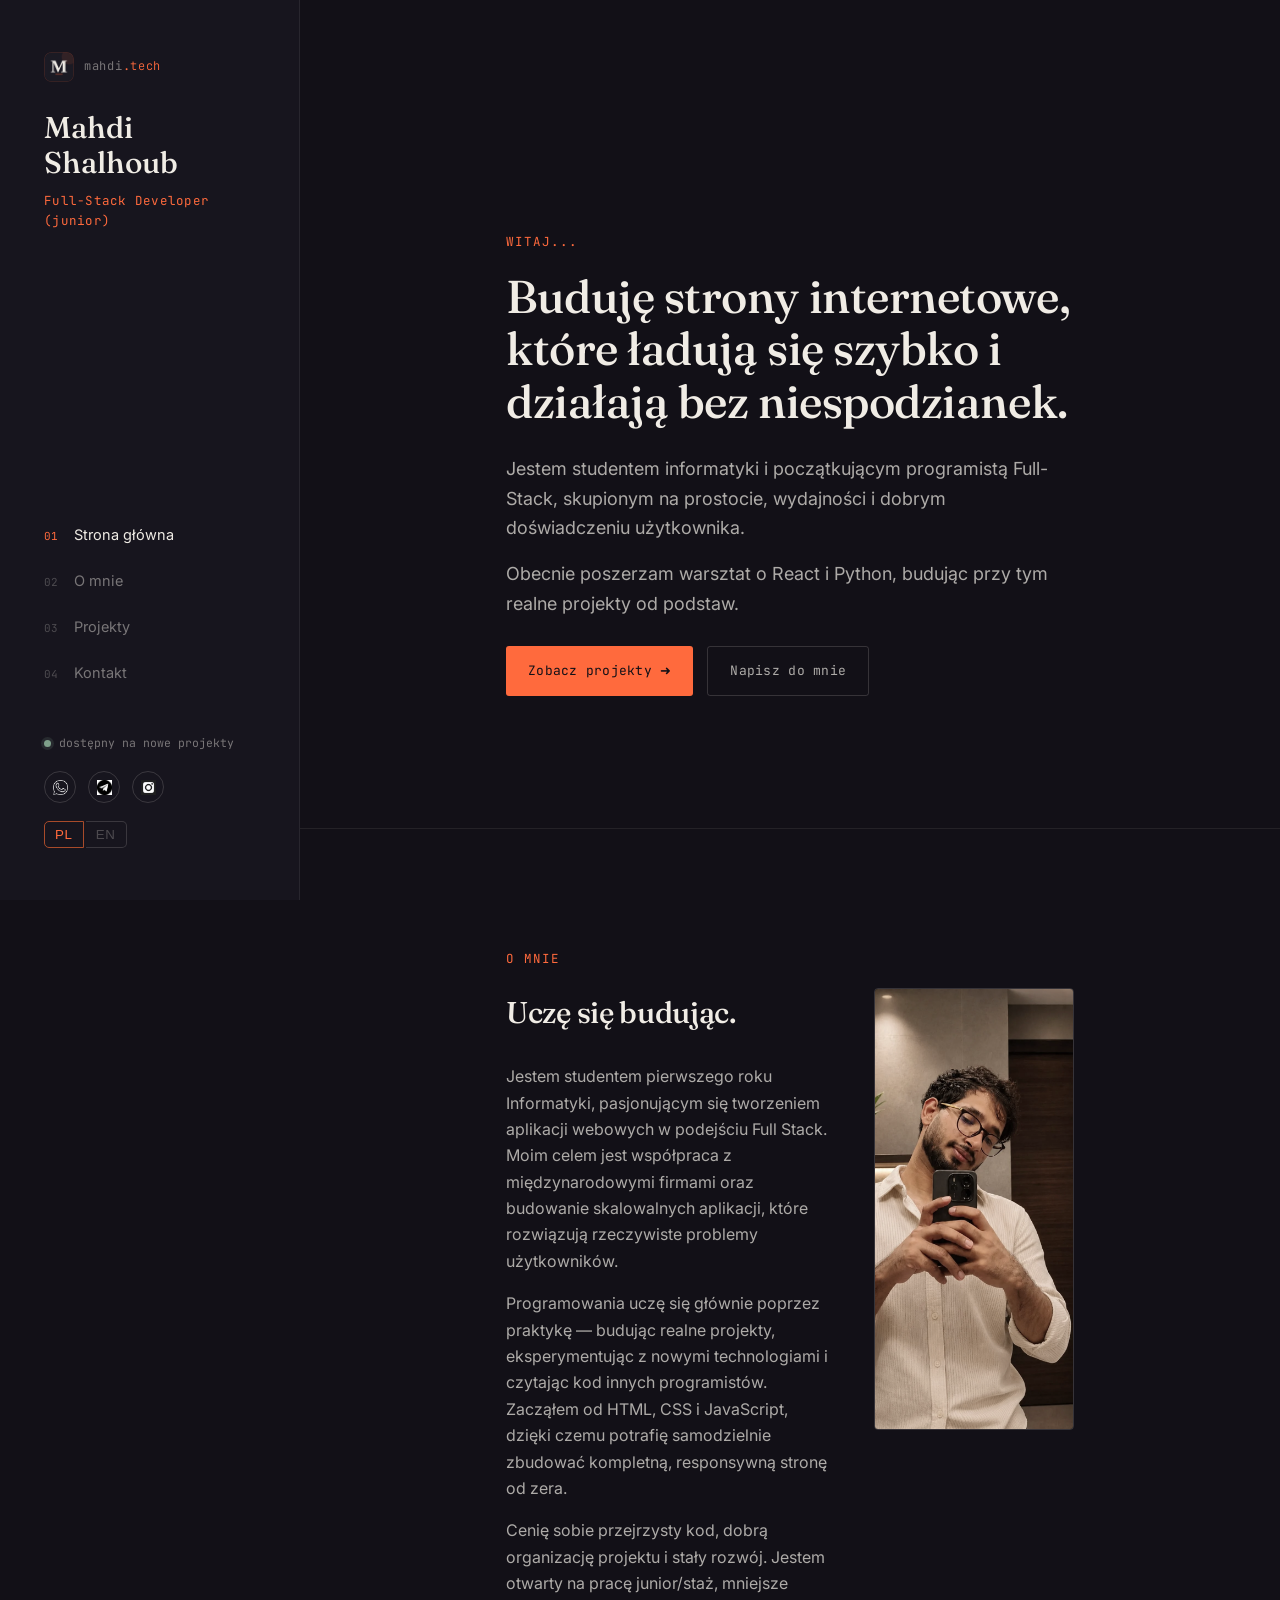
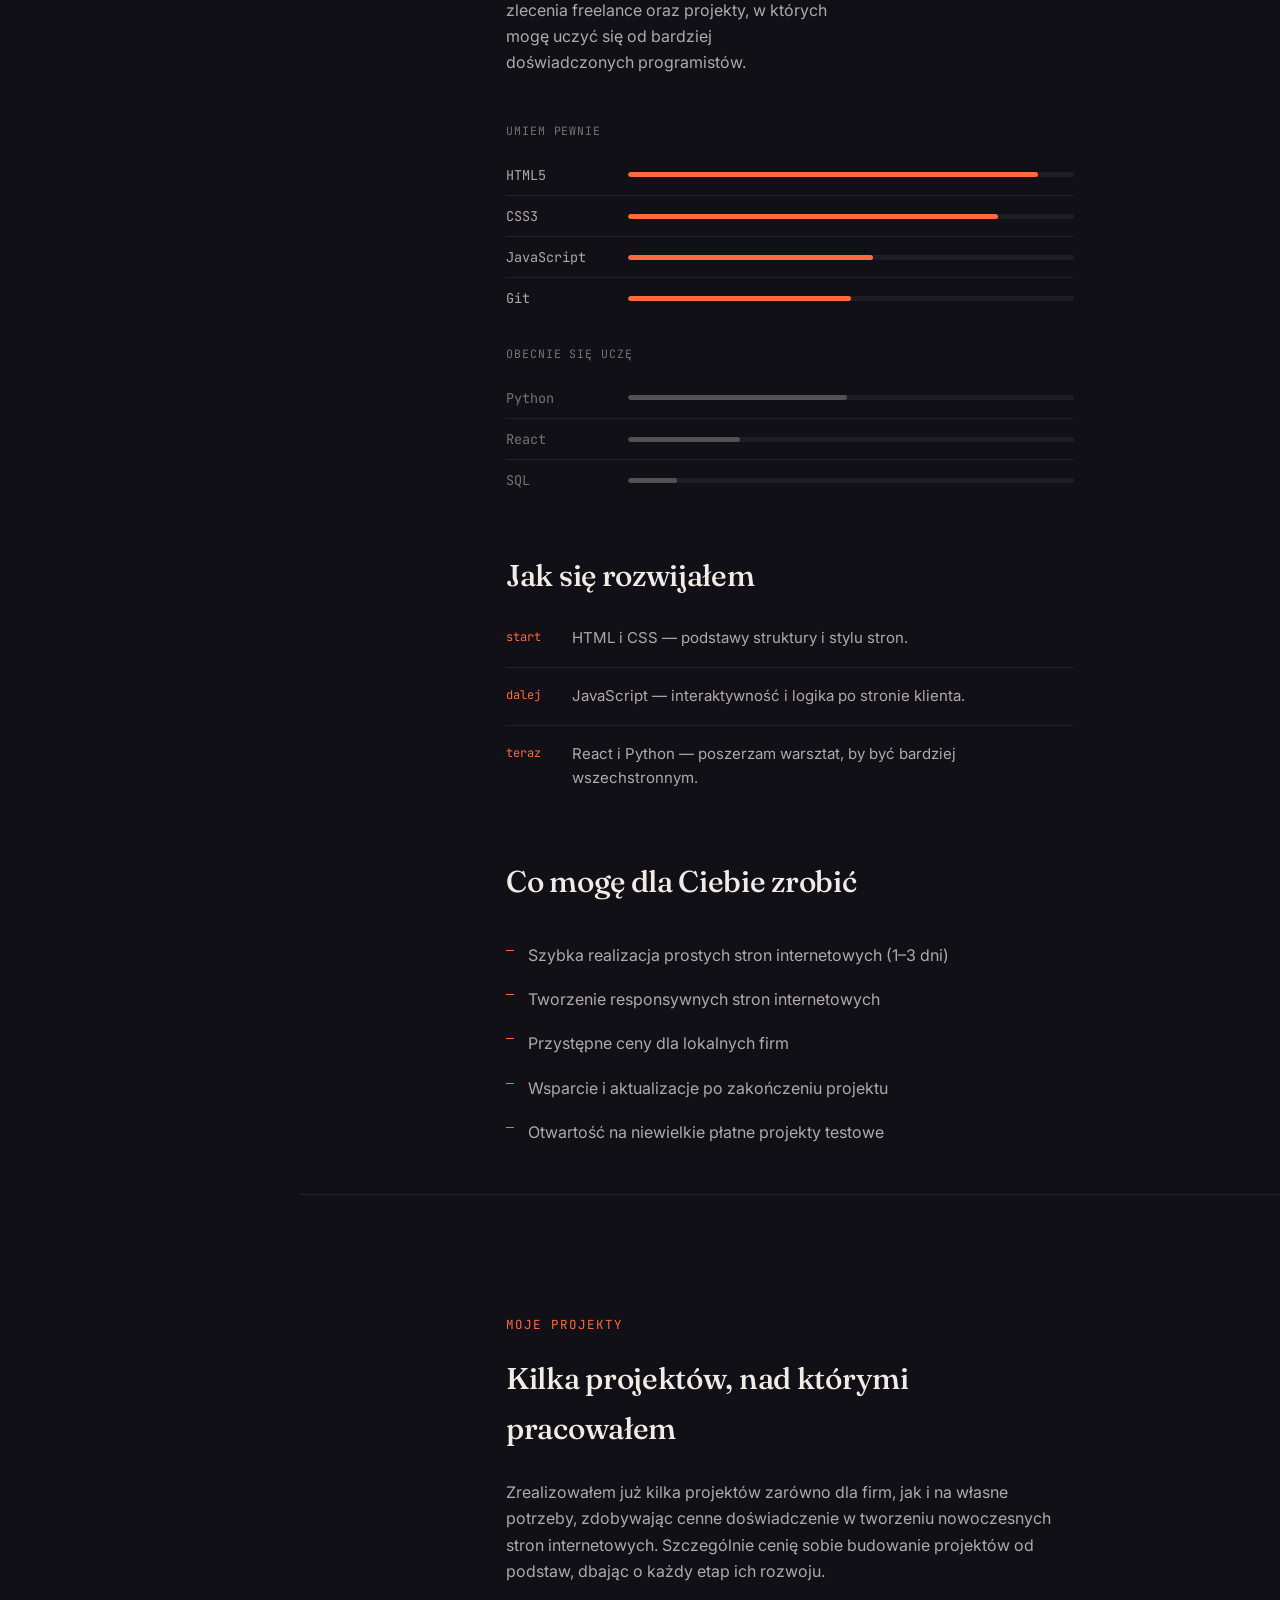
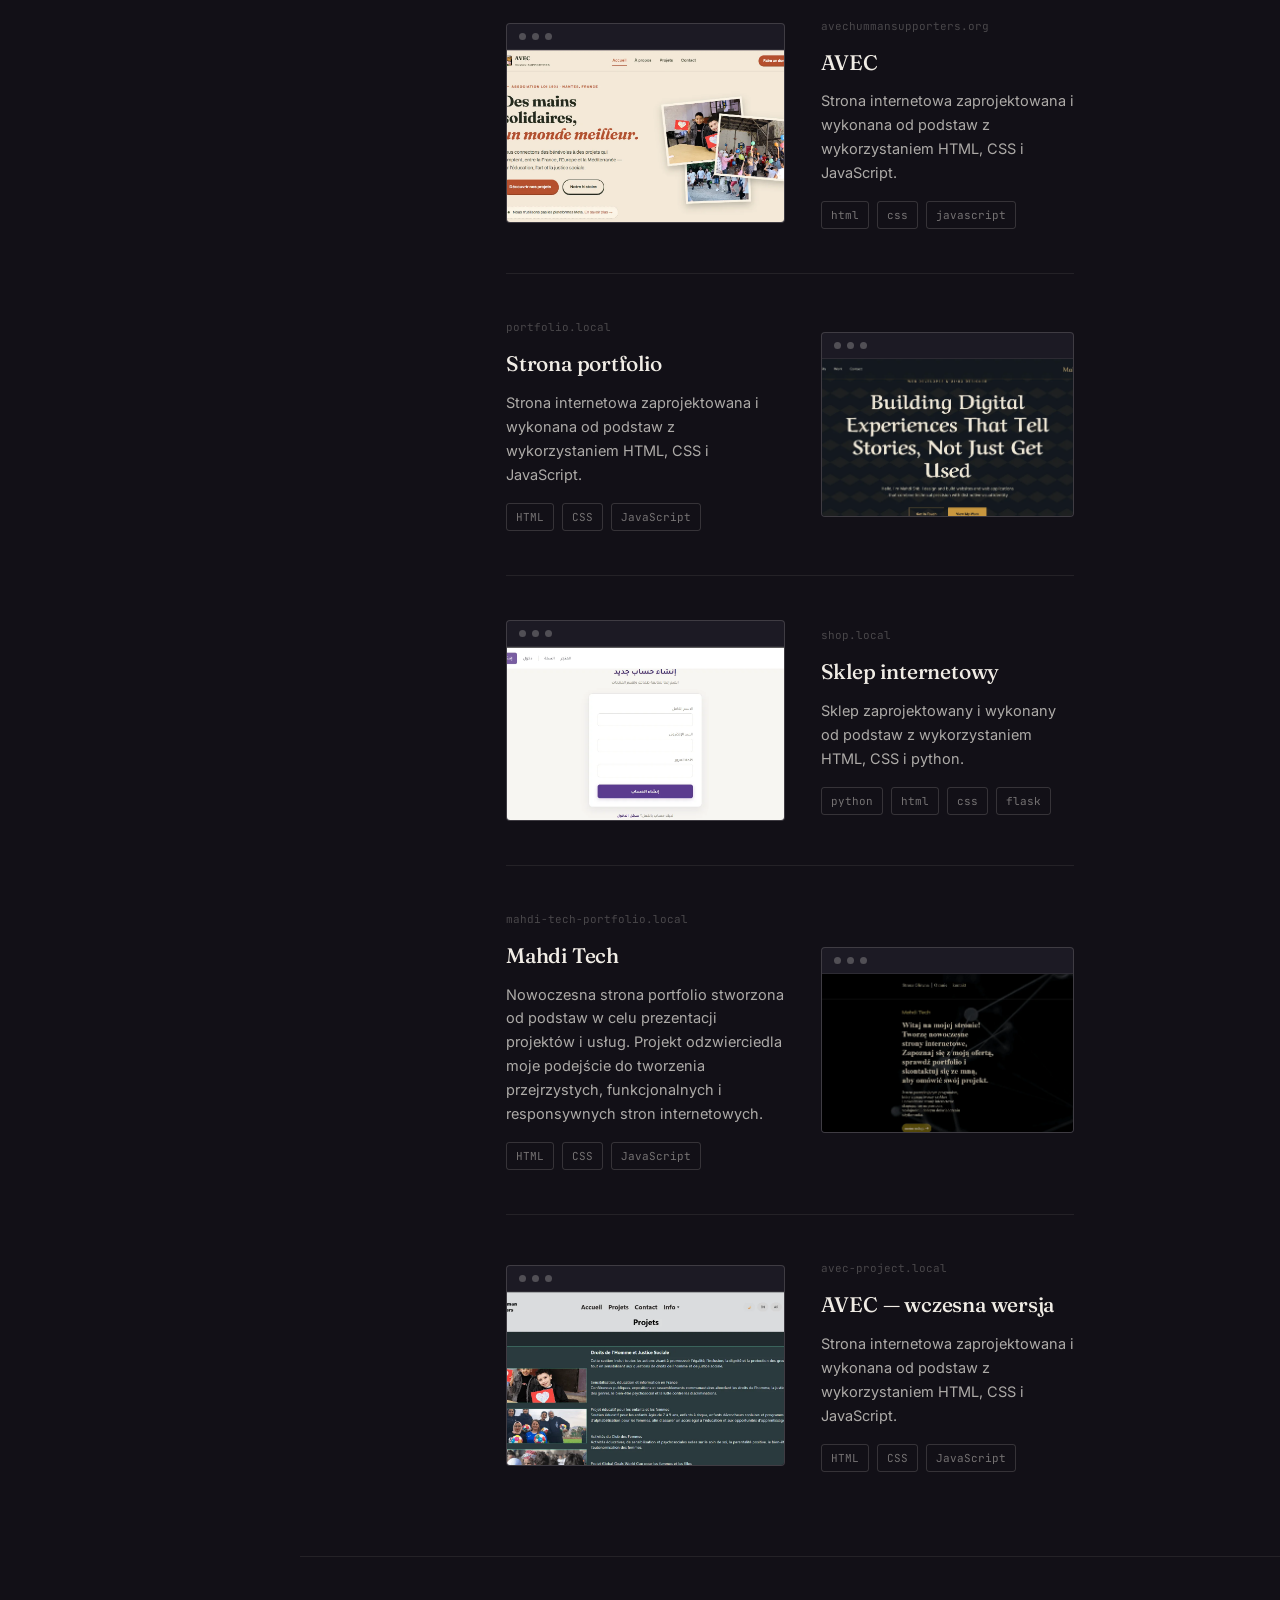
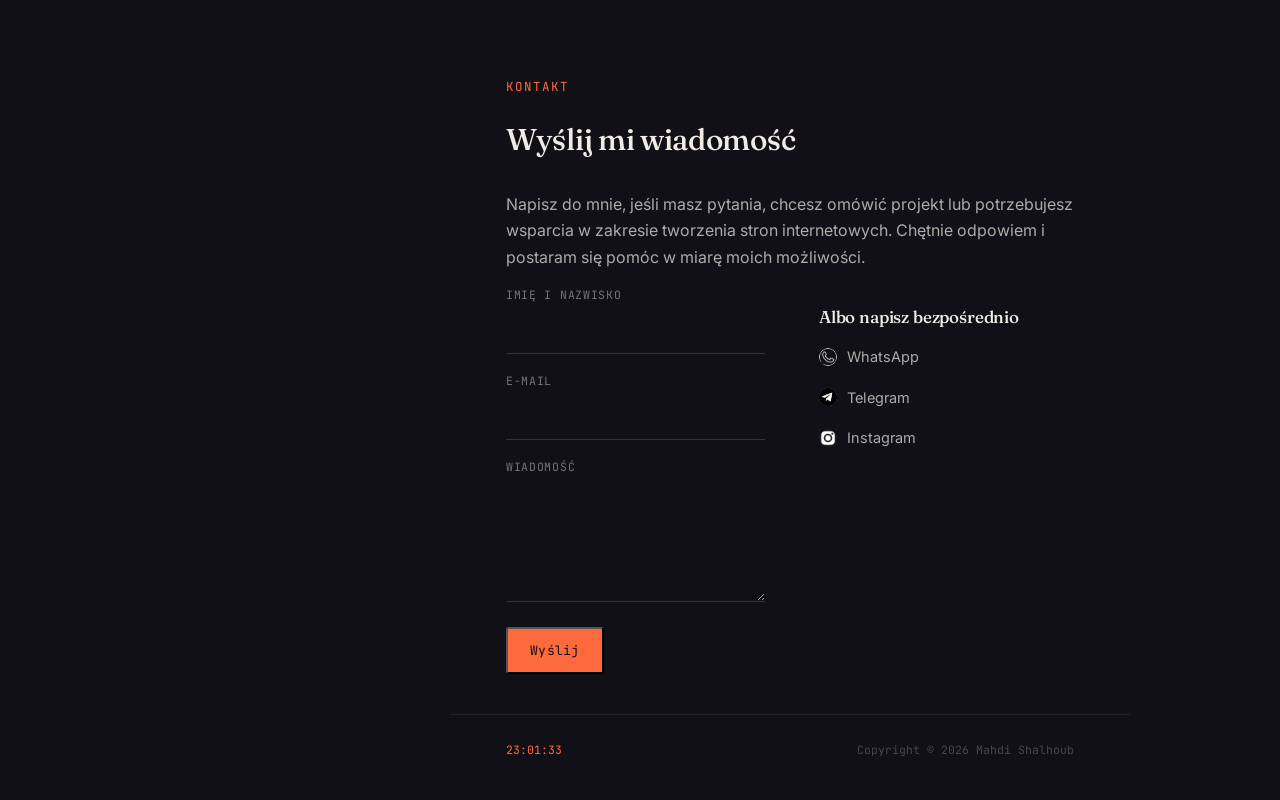
==== commit 2effa994: "Update project" ====
--- a/index.html
+++ b/index.html
@@ -49,7 +49,7 @@
 
 <!-- ============ MOBILE TOP BAR ============ -->
 <div class="mbar">
-  <a href="#home" class="mbar-name">mahdi.tech</a>
+  <a href="#home" class="mbar-name">mahdi<b class="cc">.tech</b></a>
   <nav class="mbar-nav">
     <a data-section="home" href="#home" data-pl="Główna" data-en="Home">Główna</a>
     <a data-section="about" href="#about" data-pl="O mnie" data-en="About">O mnie</a>
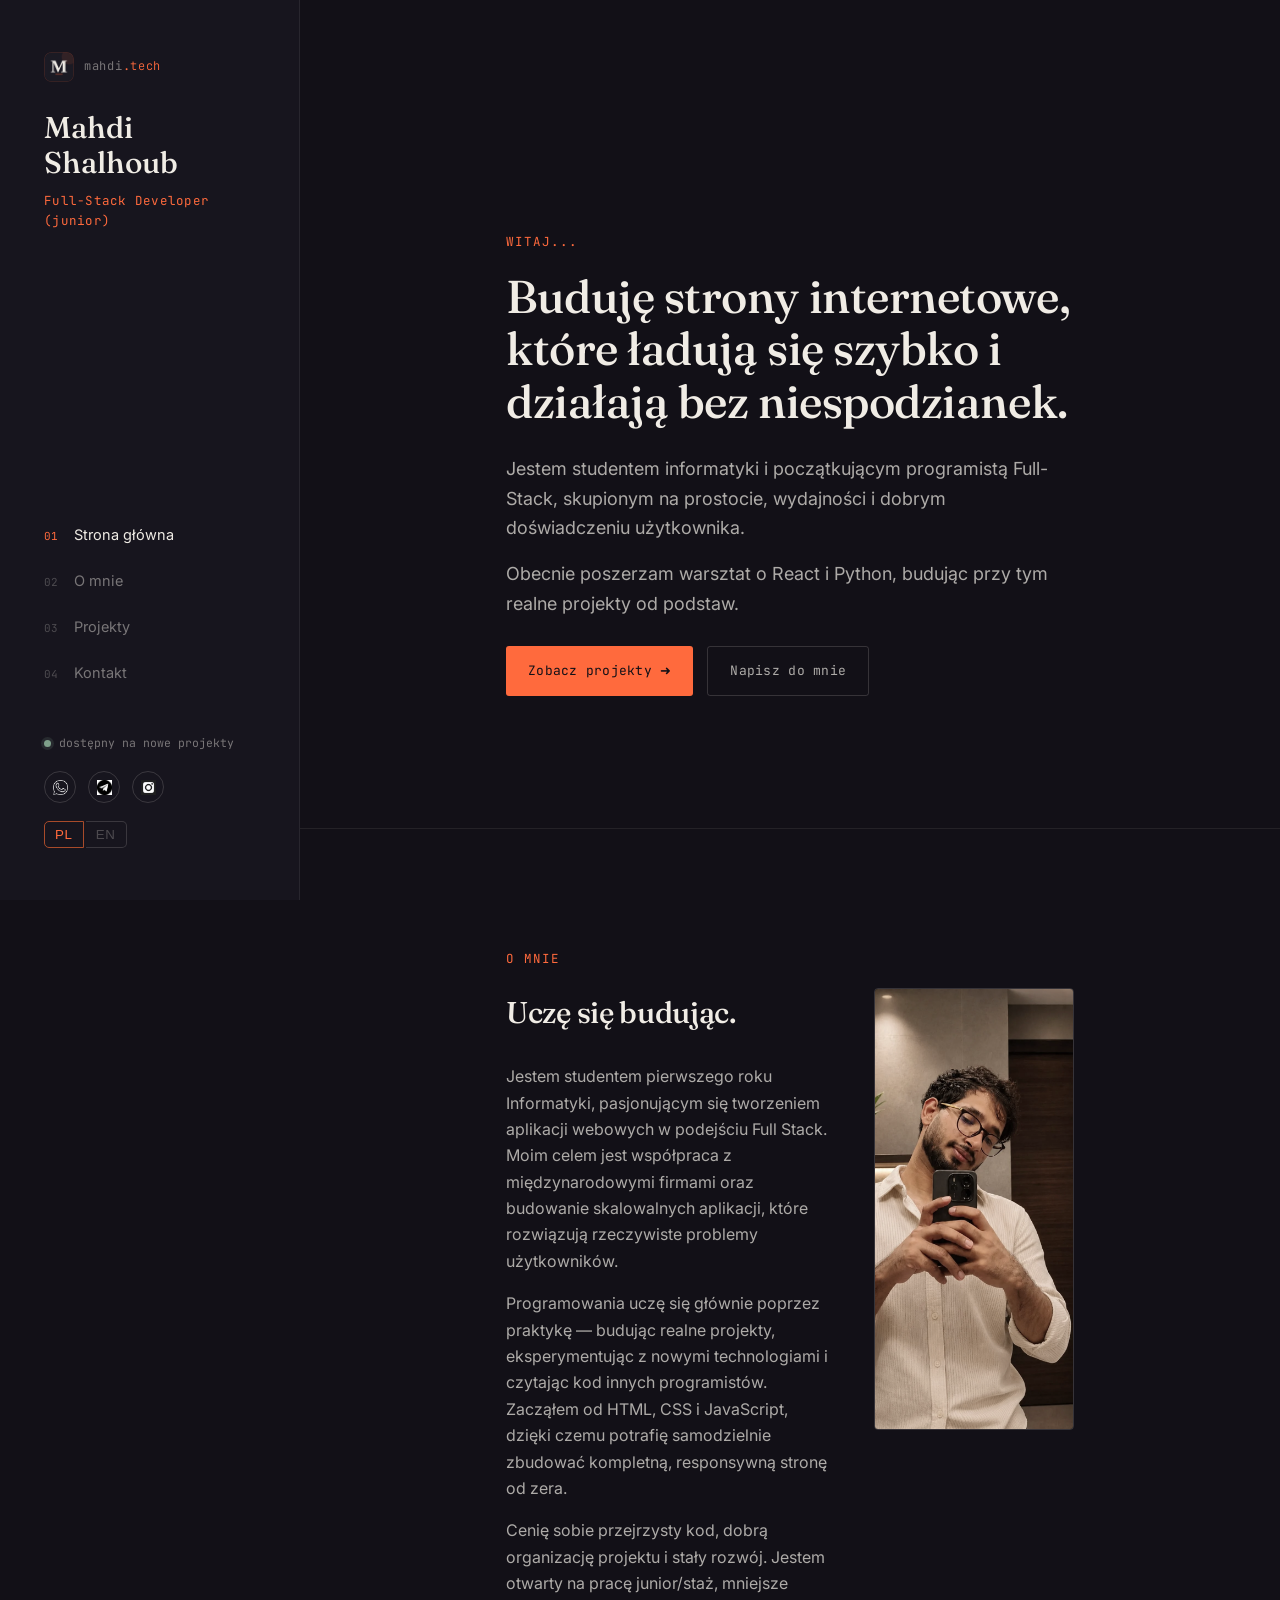
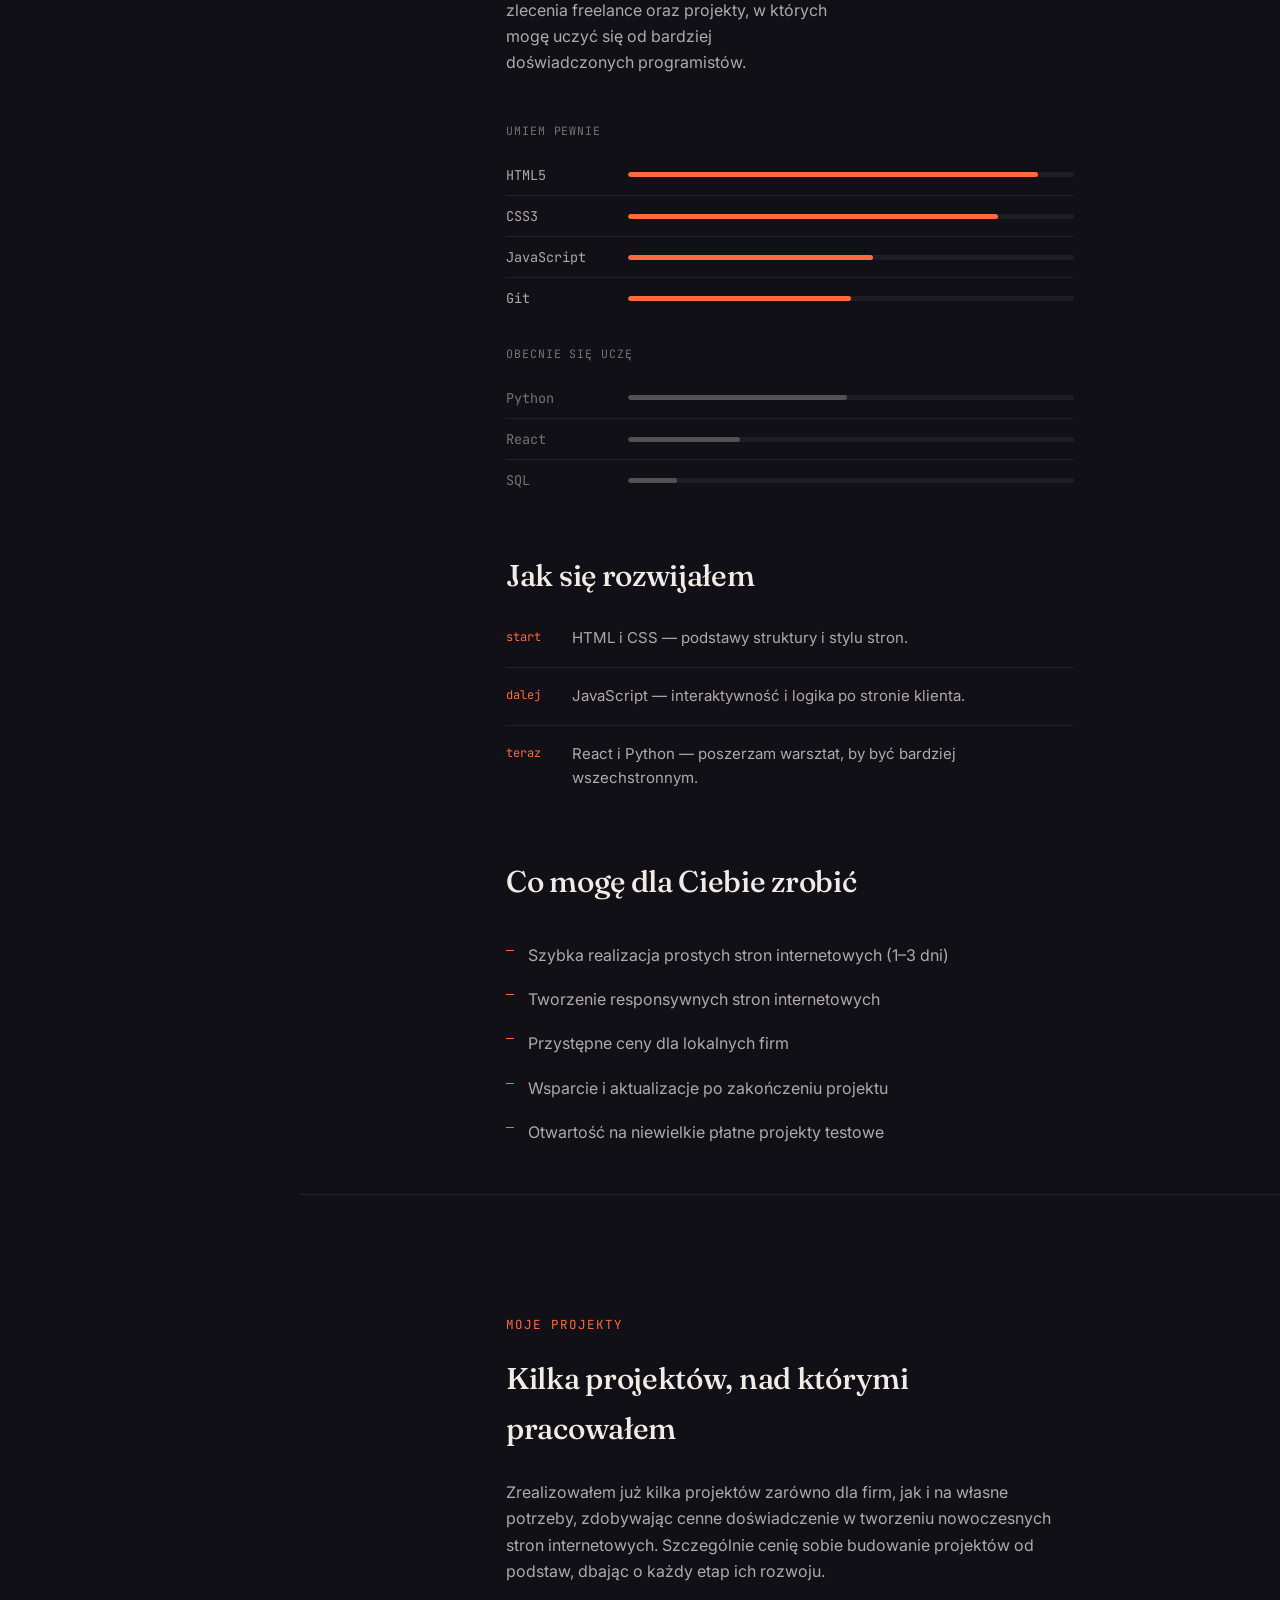
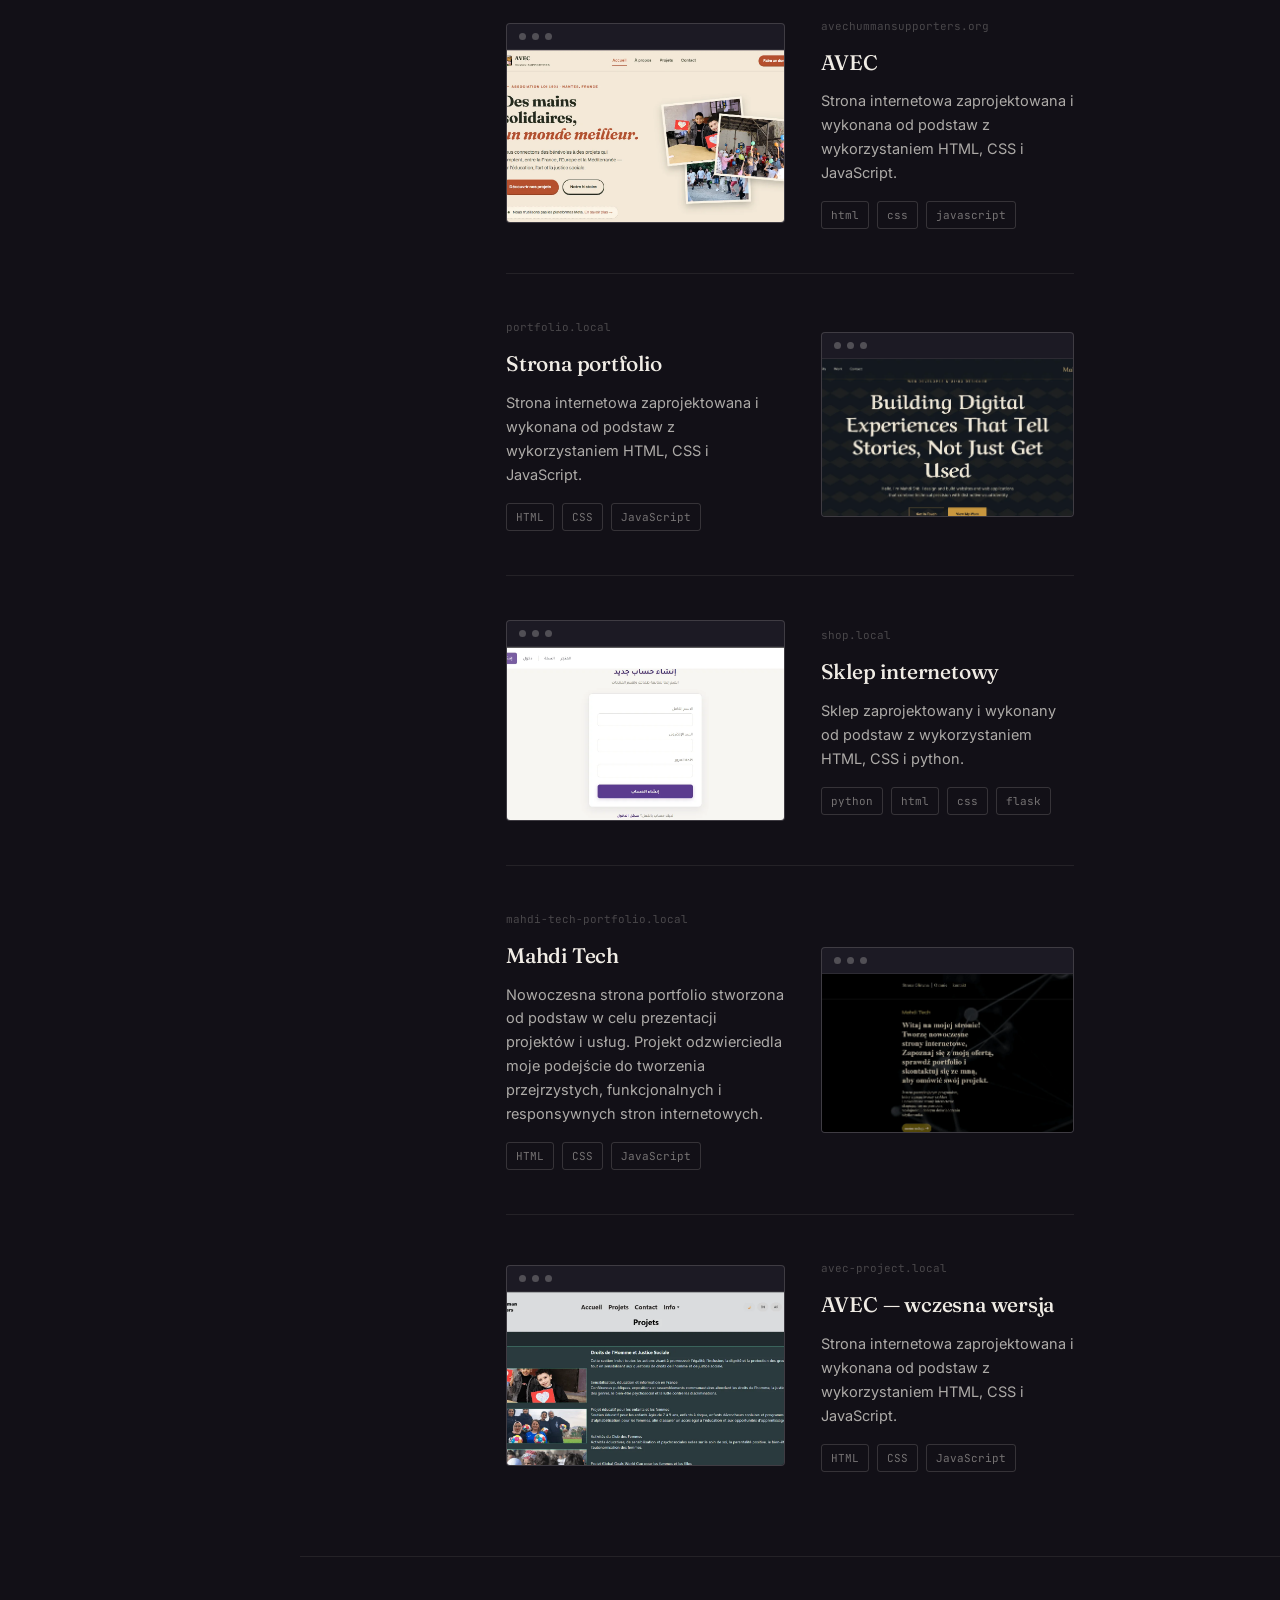
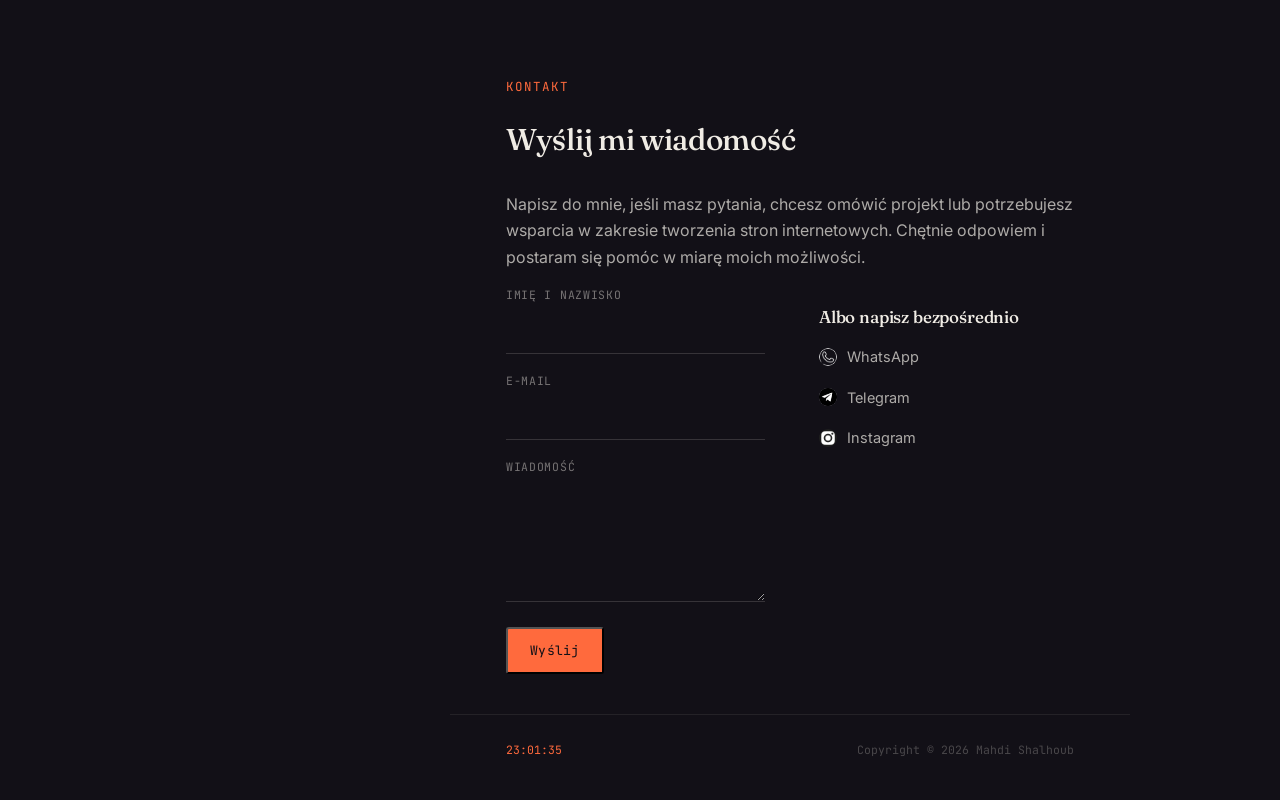
==== commit 1a86910f: "Merge remote changes" ====
--- a/index.html
+++ b/index.html
@@ -49,7 +49,11 @@
 
 <!-- ============ MOBILE TOP BAR ============ -->
 <div class="mbar">
+<<<<<<< HEAD
   <a href="#home" class="mbar-name">mahdi<b class="cc">.tech</b></a>
+=======
+  <a href="#home" class="mbar-name">mahdi.tech</a>
+>>>>>>> 127d8929250702641957aa3ad8928d0d70124b59
   <nav class="mbar-nav">
     <a data-section="home" href="#home" data-pl="Główna" data-en="Home">Główna</a>
     <a data-section="about" href="#about" data-pl="O mnie" data-en="About">O mnie</a>
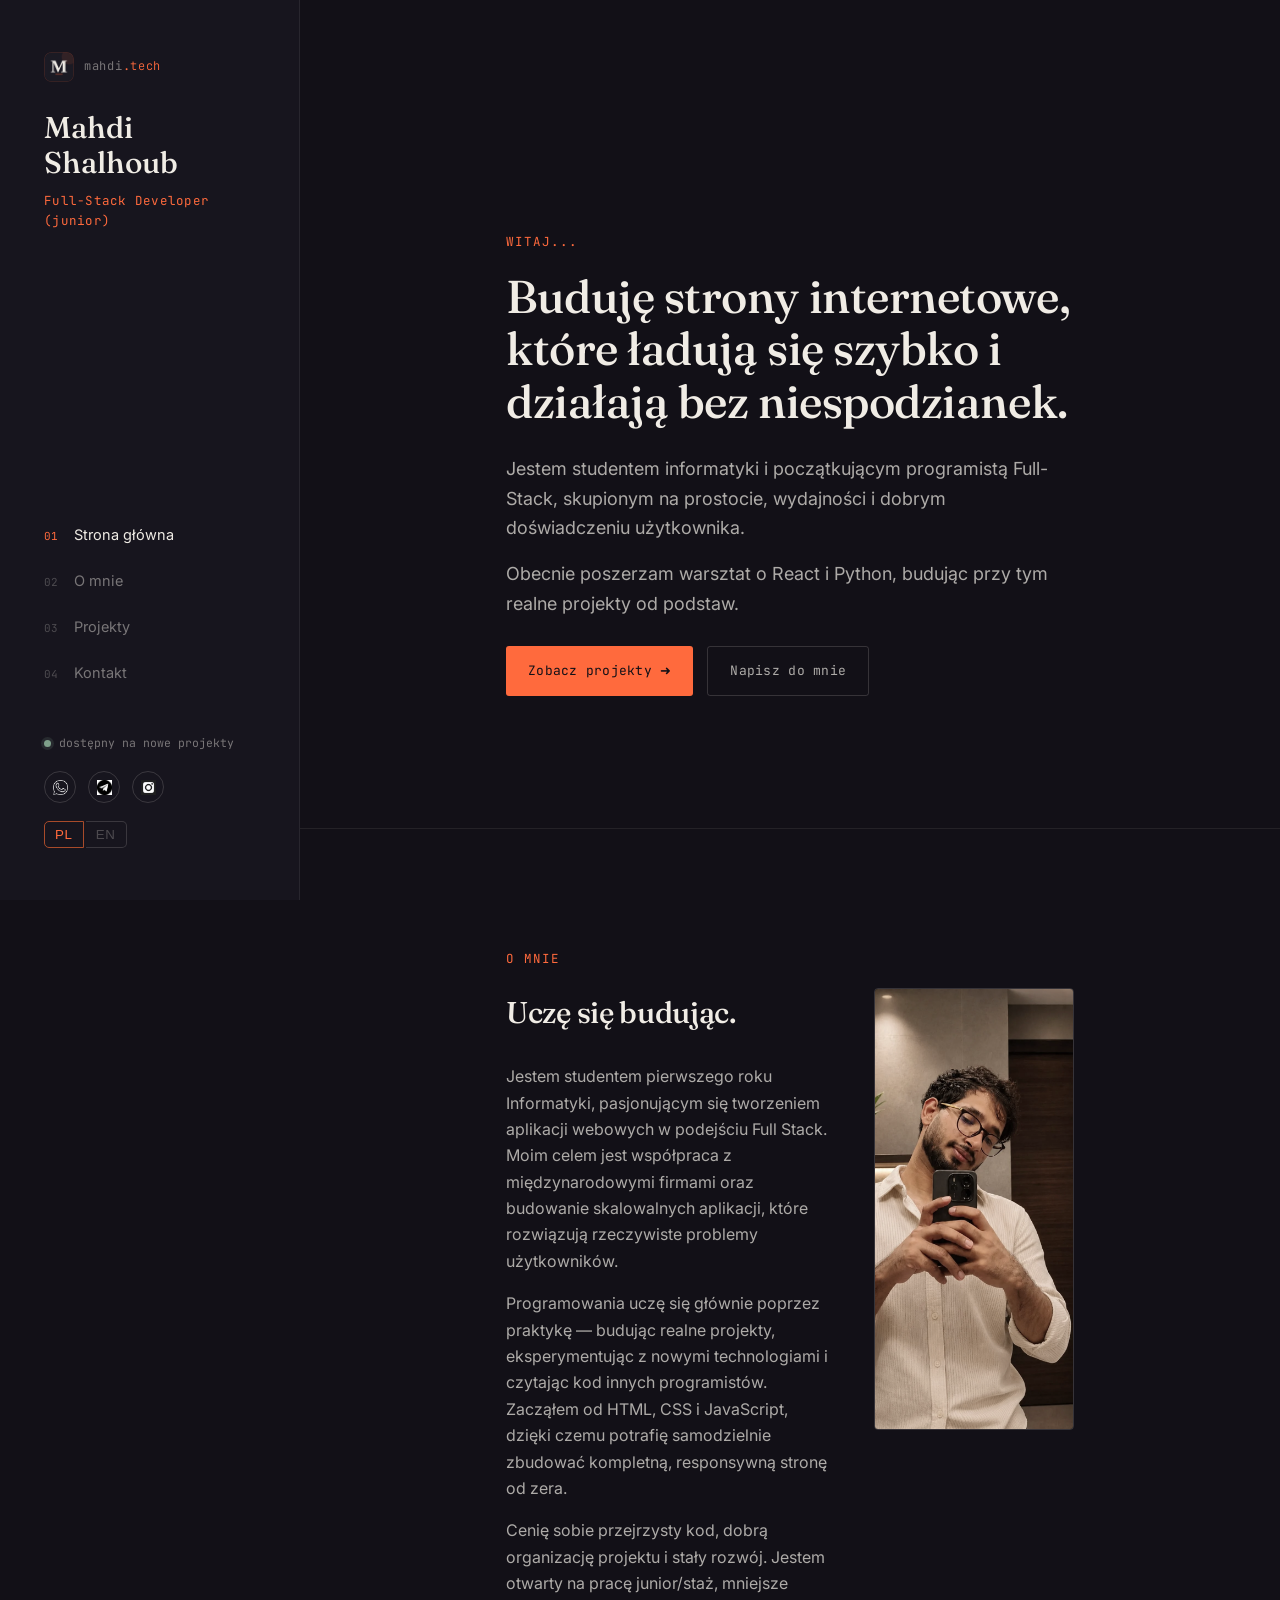
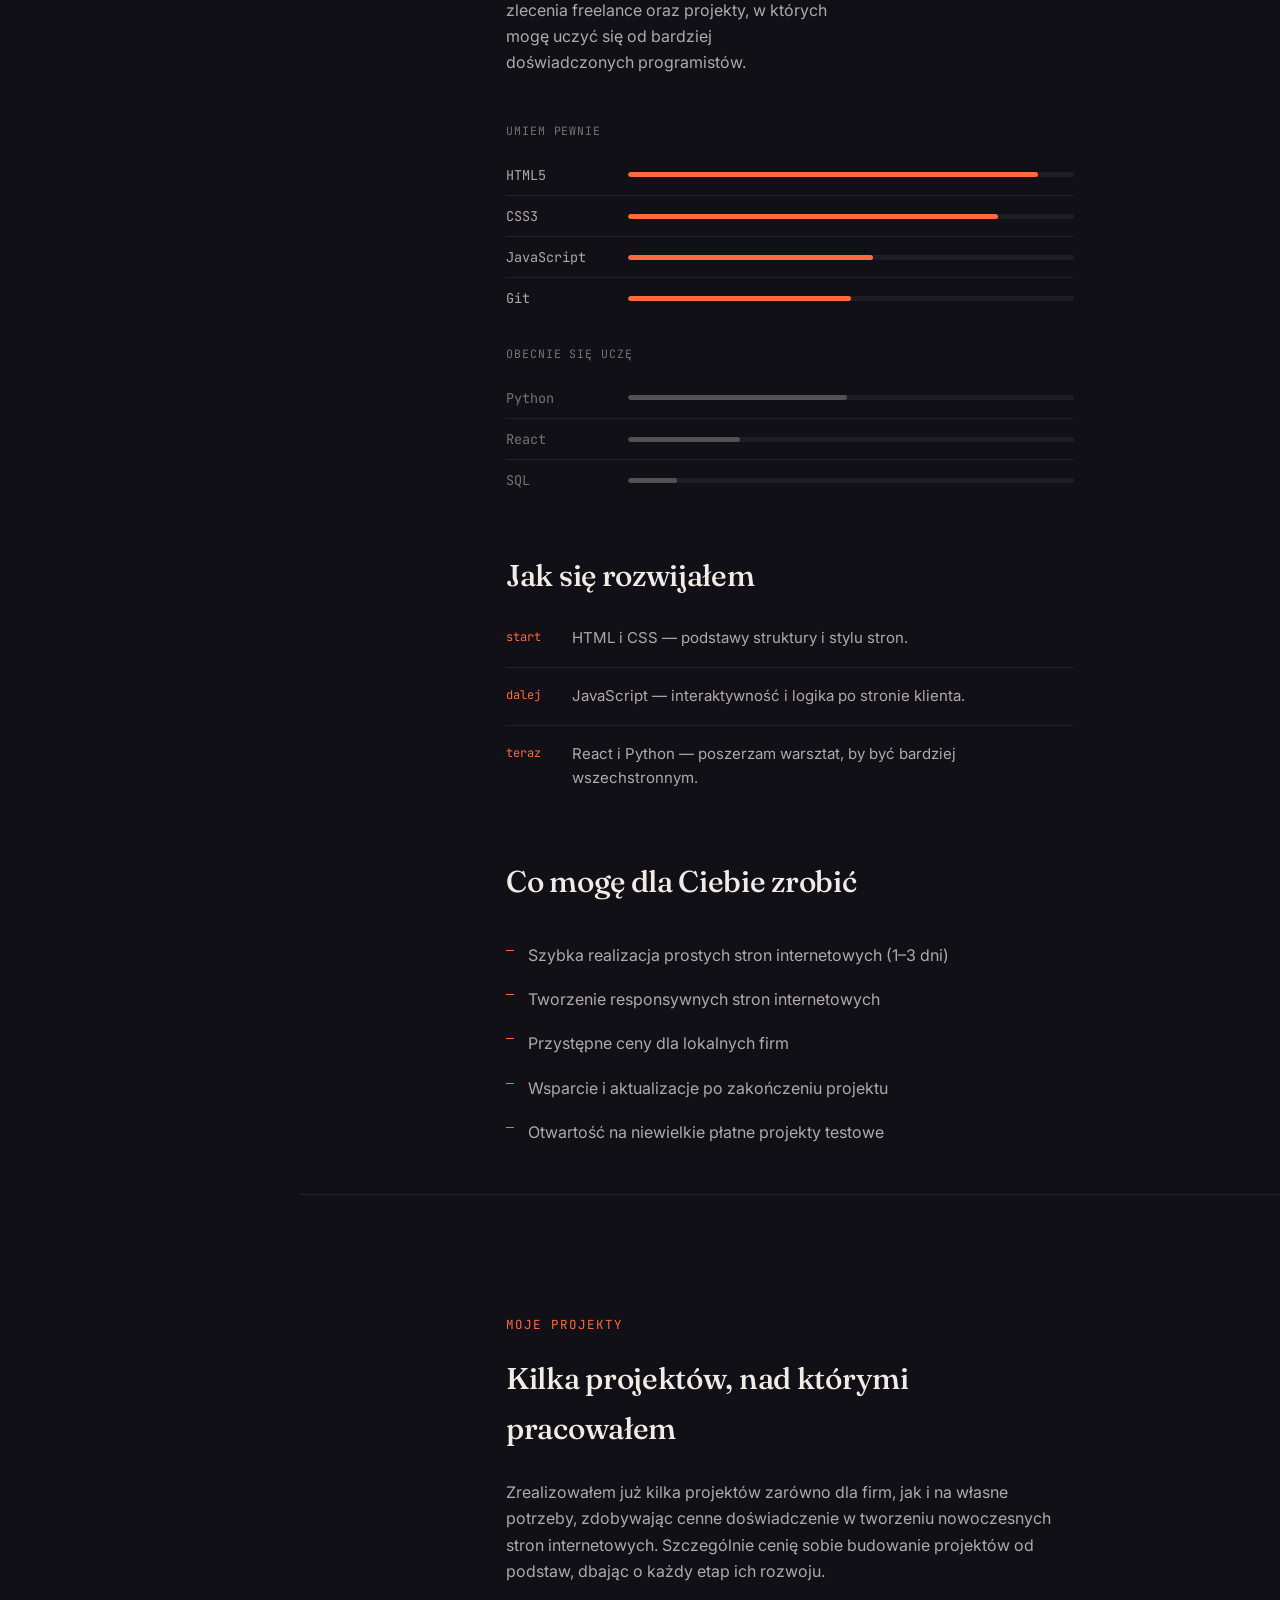
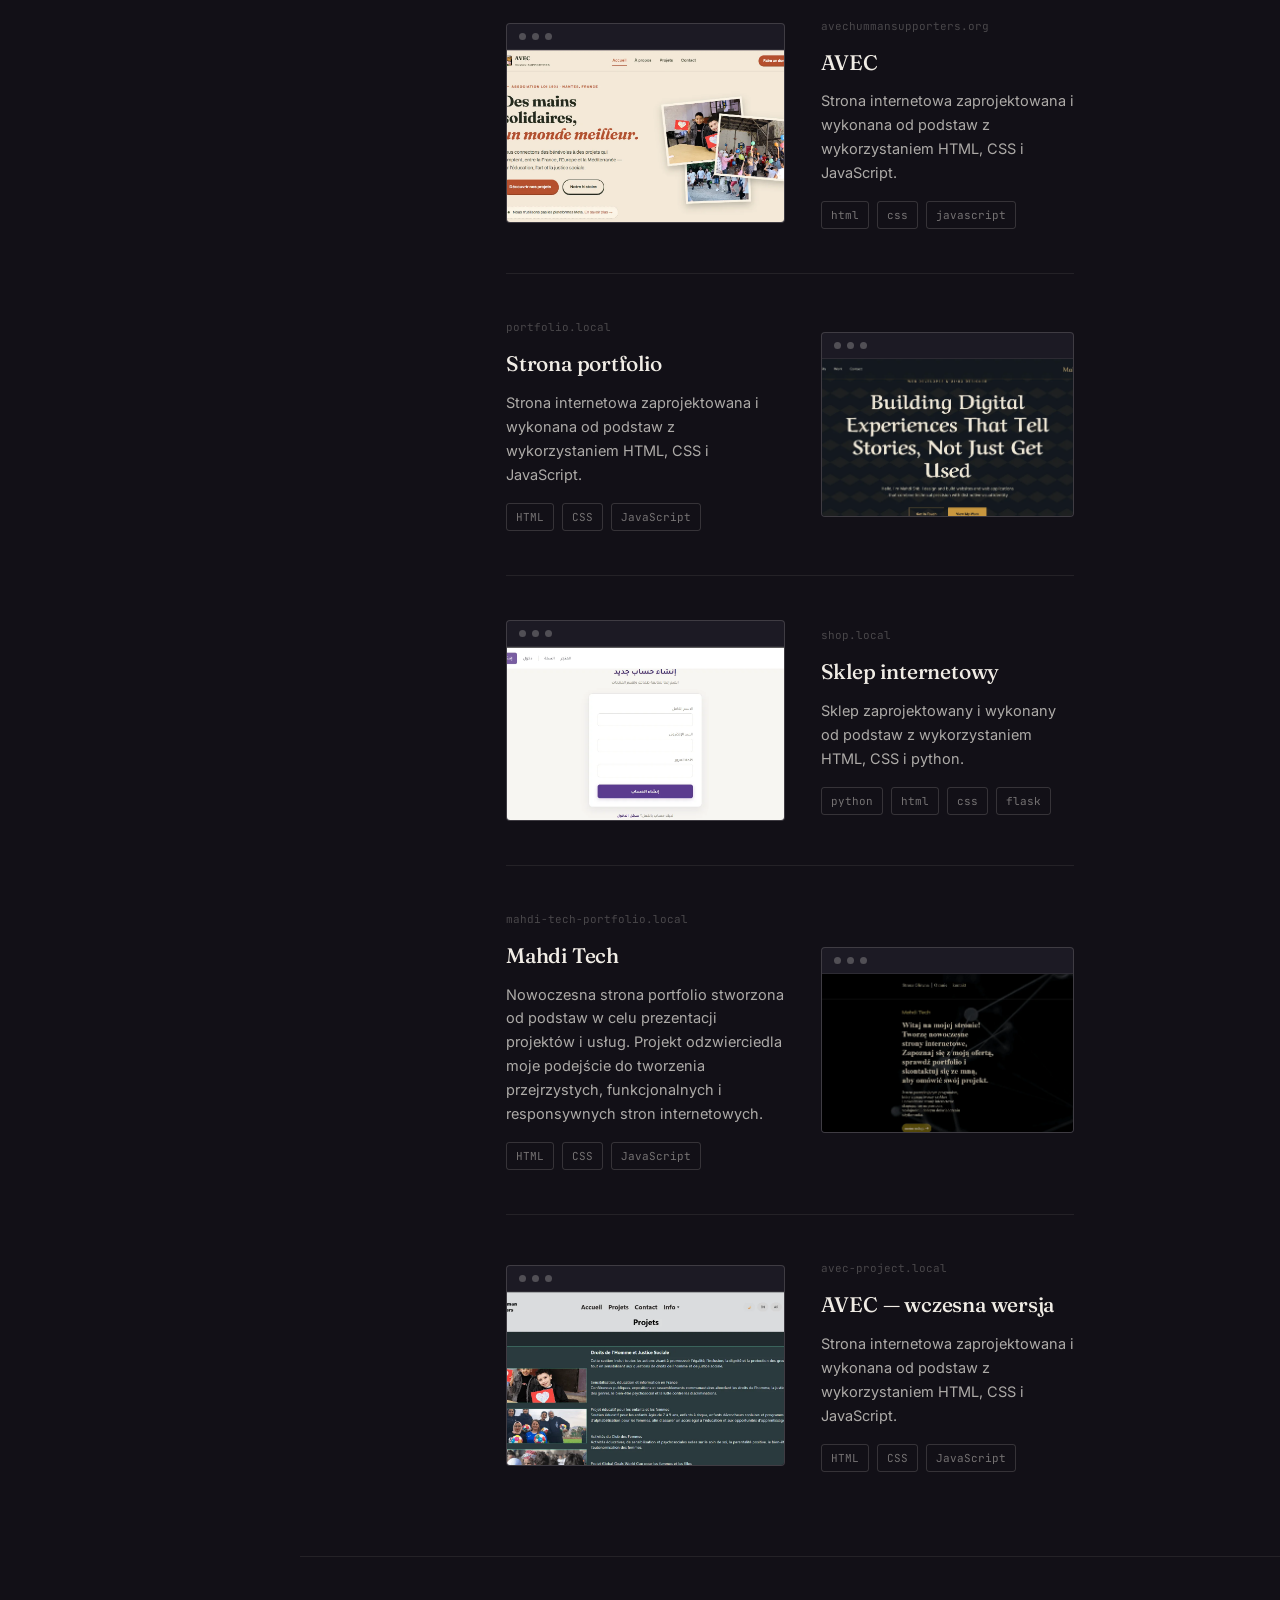
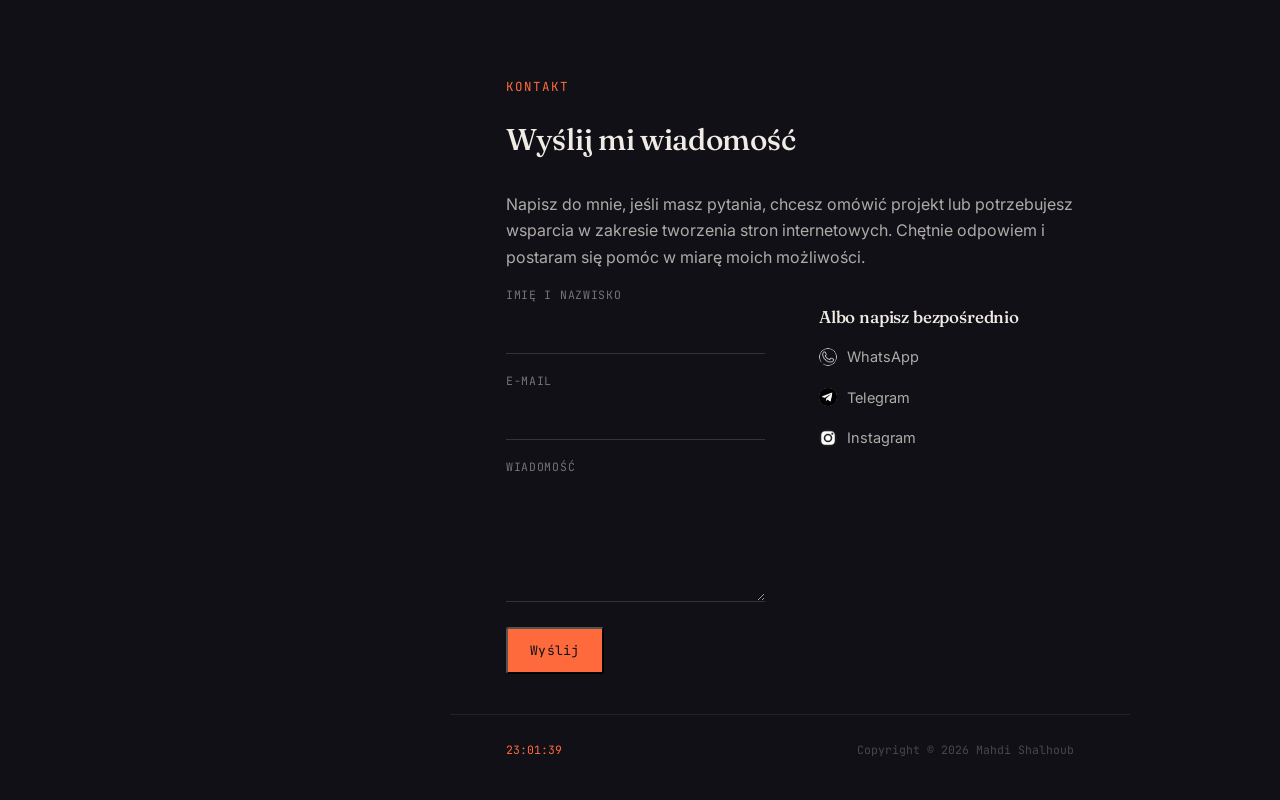
==== commit 5fec1ca7: "mobile" ====
--- a/index.html
+++ b/index.html
@@ -51,9 +51,6 @@
 <div class="mbar">
 <<<<<<< HEAD
   <a href="#home" class="mbar-name">mahdi<b class="cc">.tech</b></a>
-=======
-  <a href="#home" class="mbar-name">mahdi.tech</a>
->>>>>>> 127d8929250702641957aa3ad8928d0d70124b59
   <nav class="mbar-nav">
     <a data-section="home" href="#home" data-pl="Główna" data-en="Home">Główna</a>
     <a data-section="about" href="#about" data-pl="O mnie" data-en="About">O mnie</a>
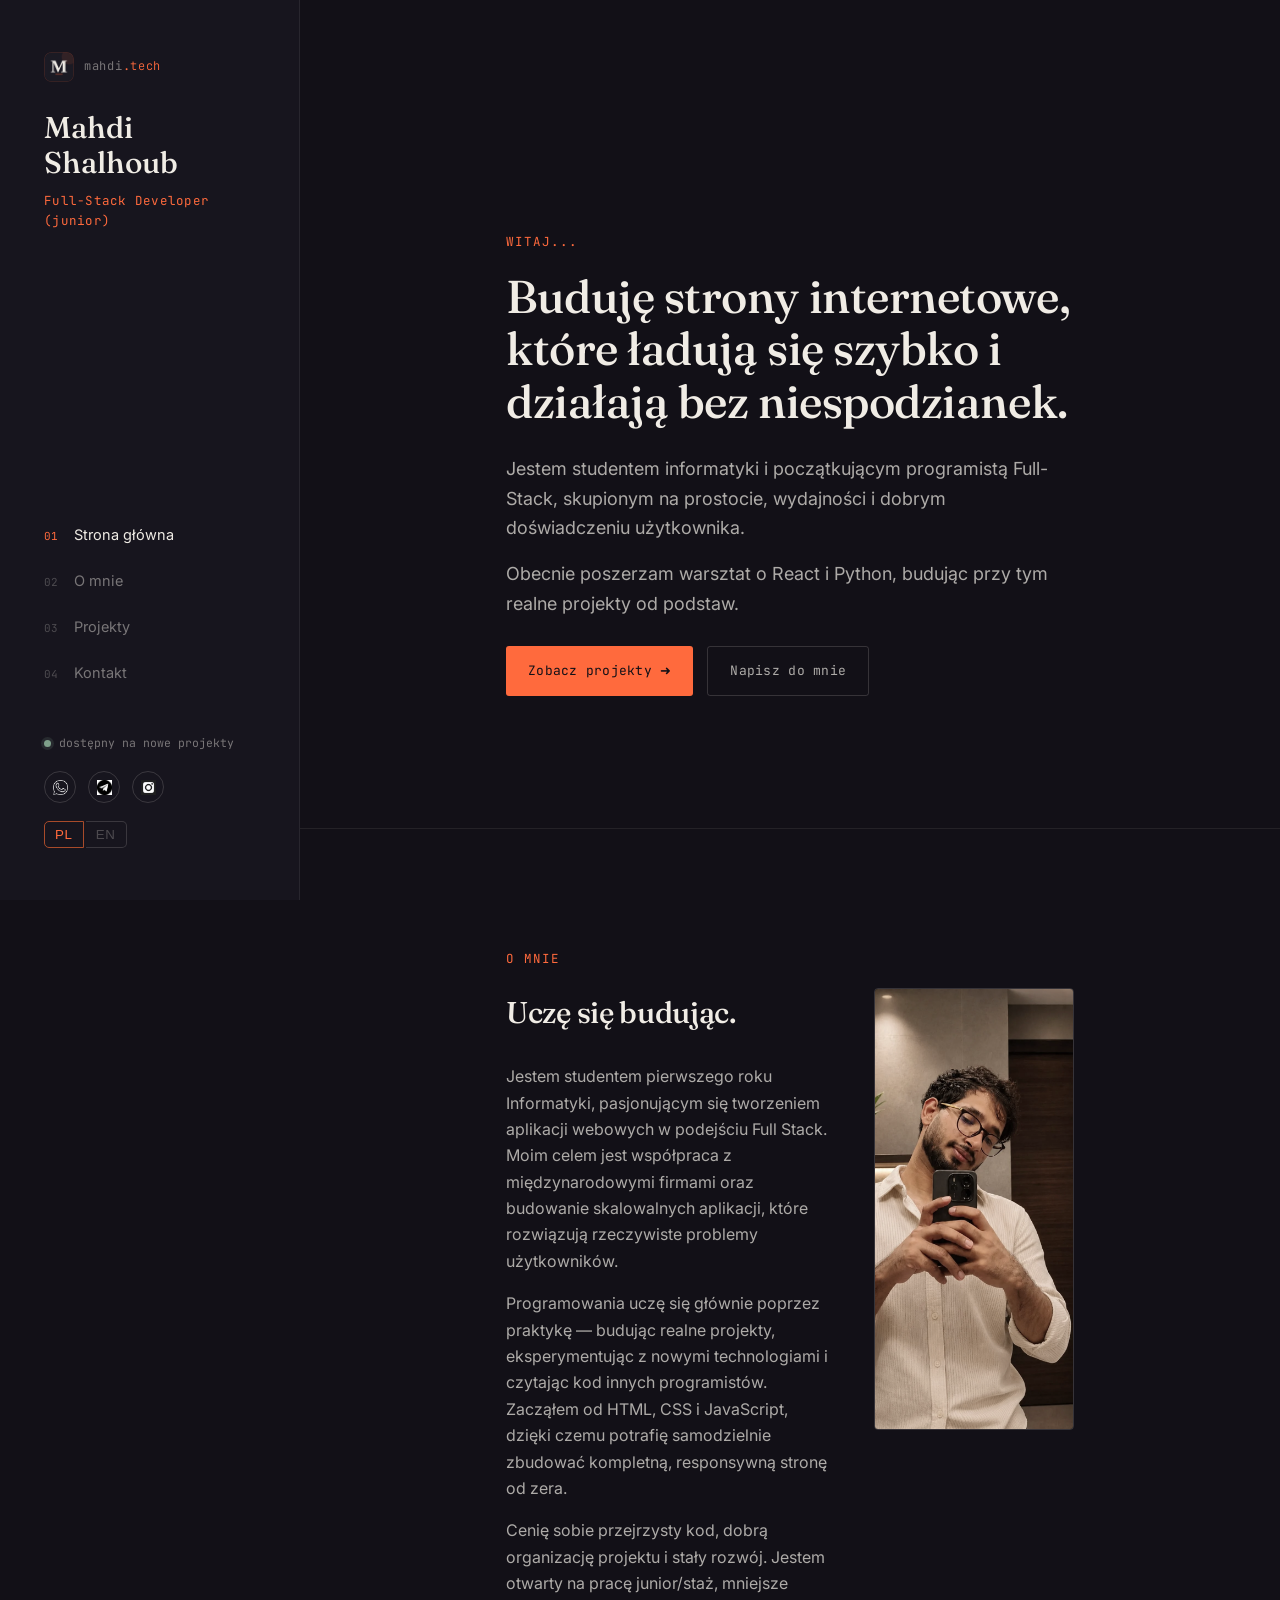
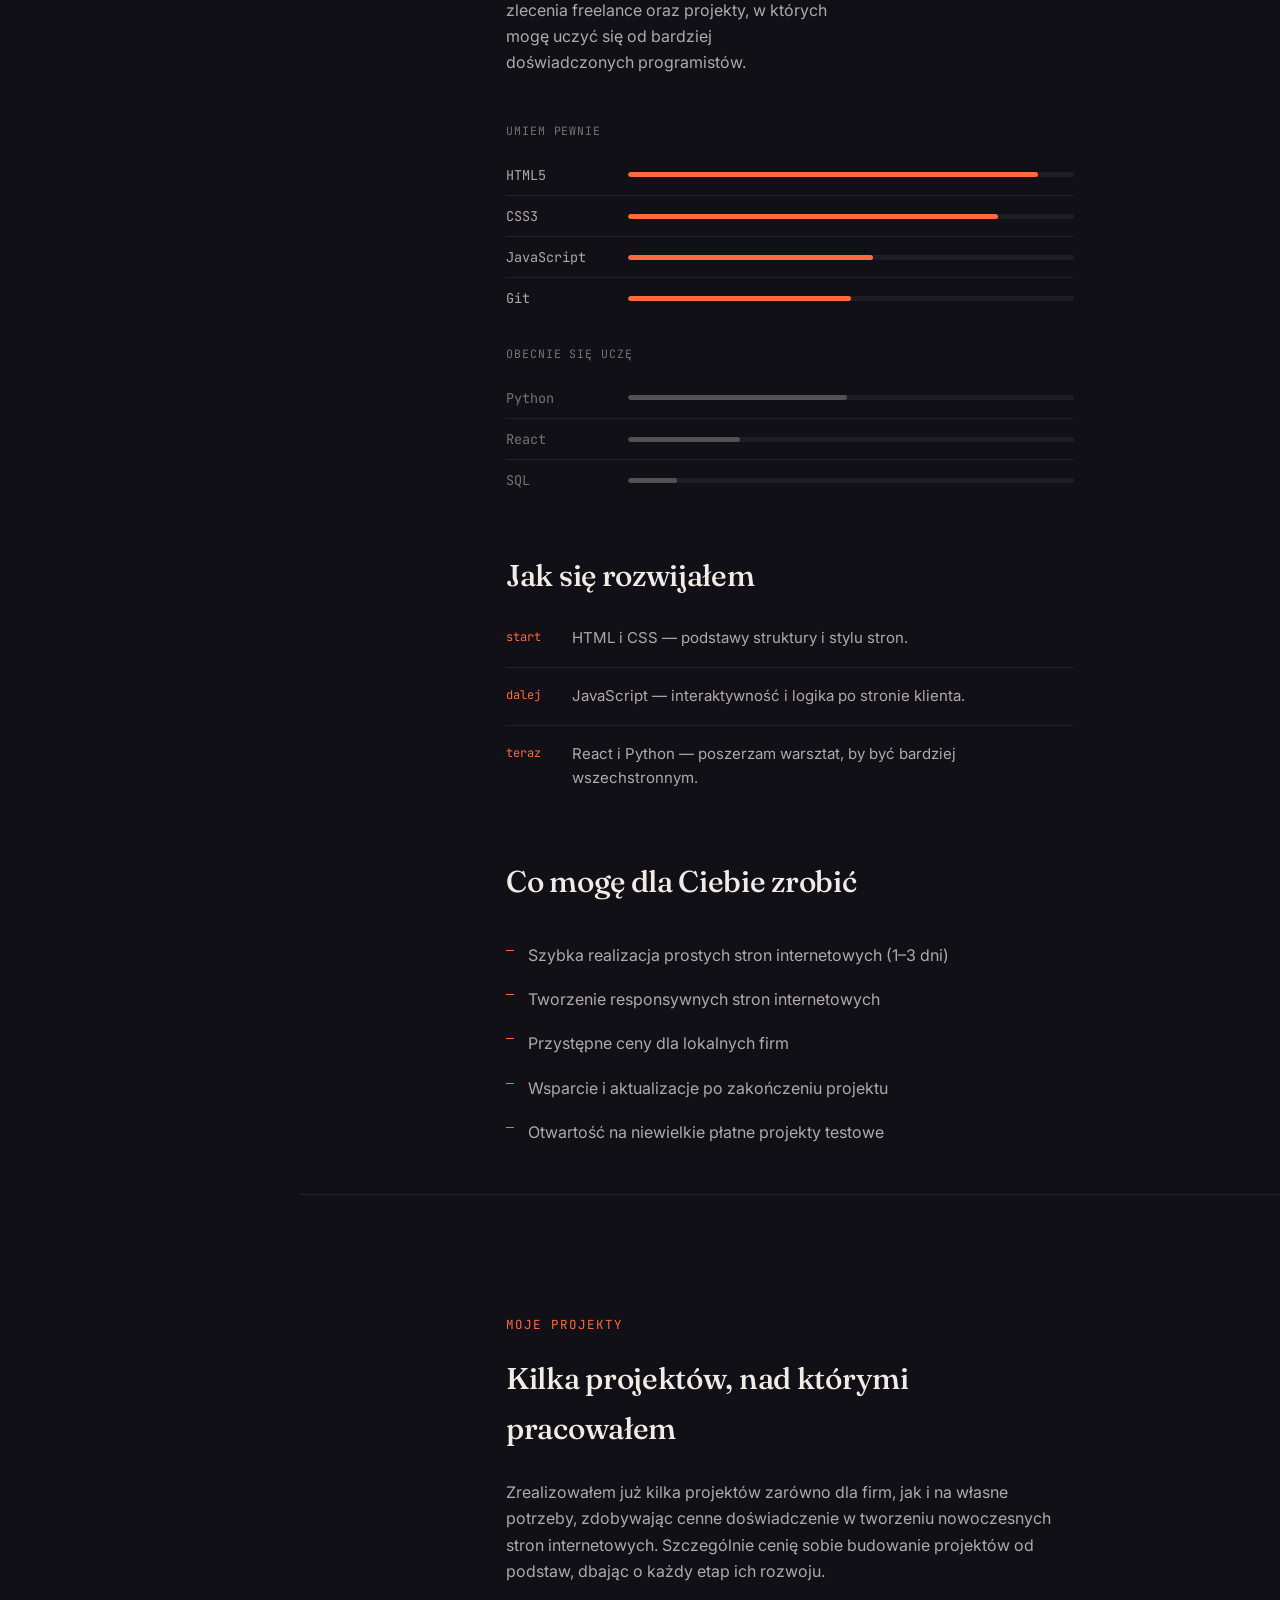
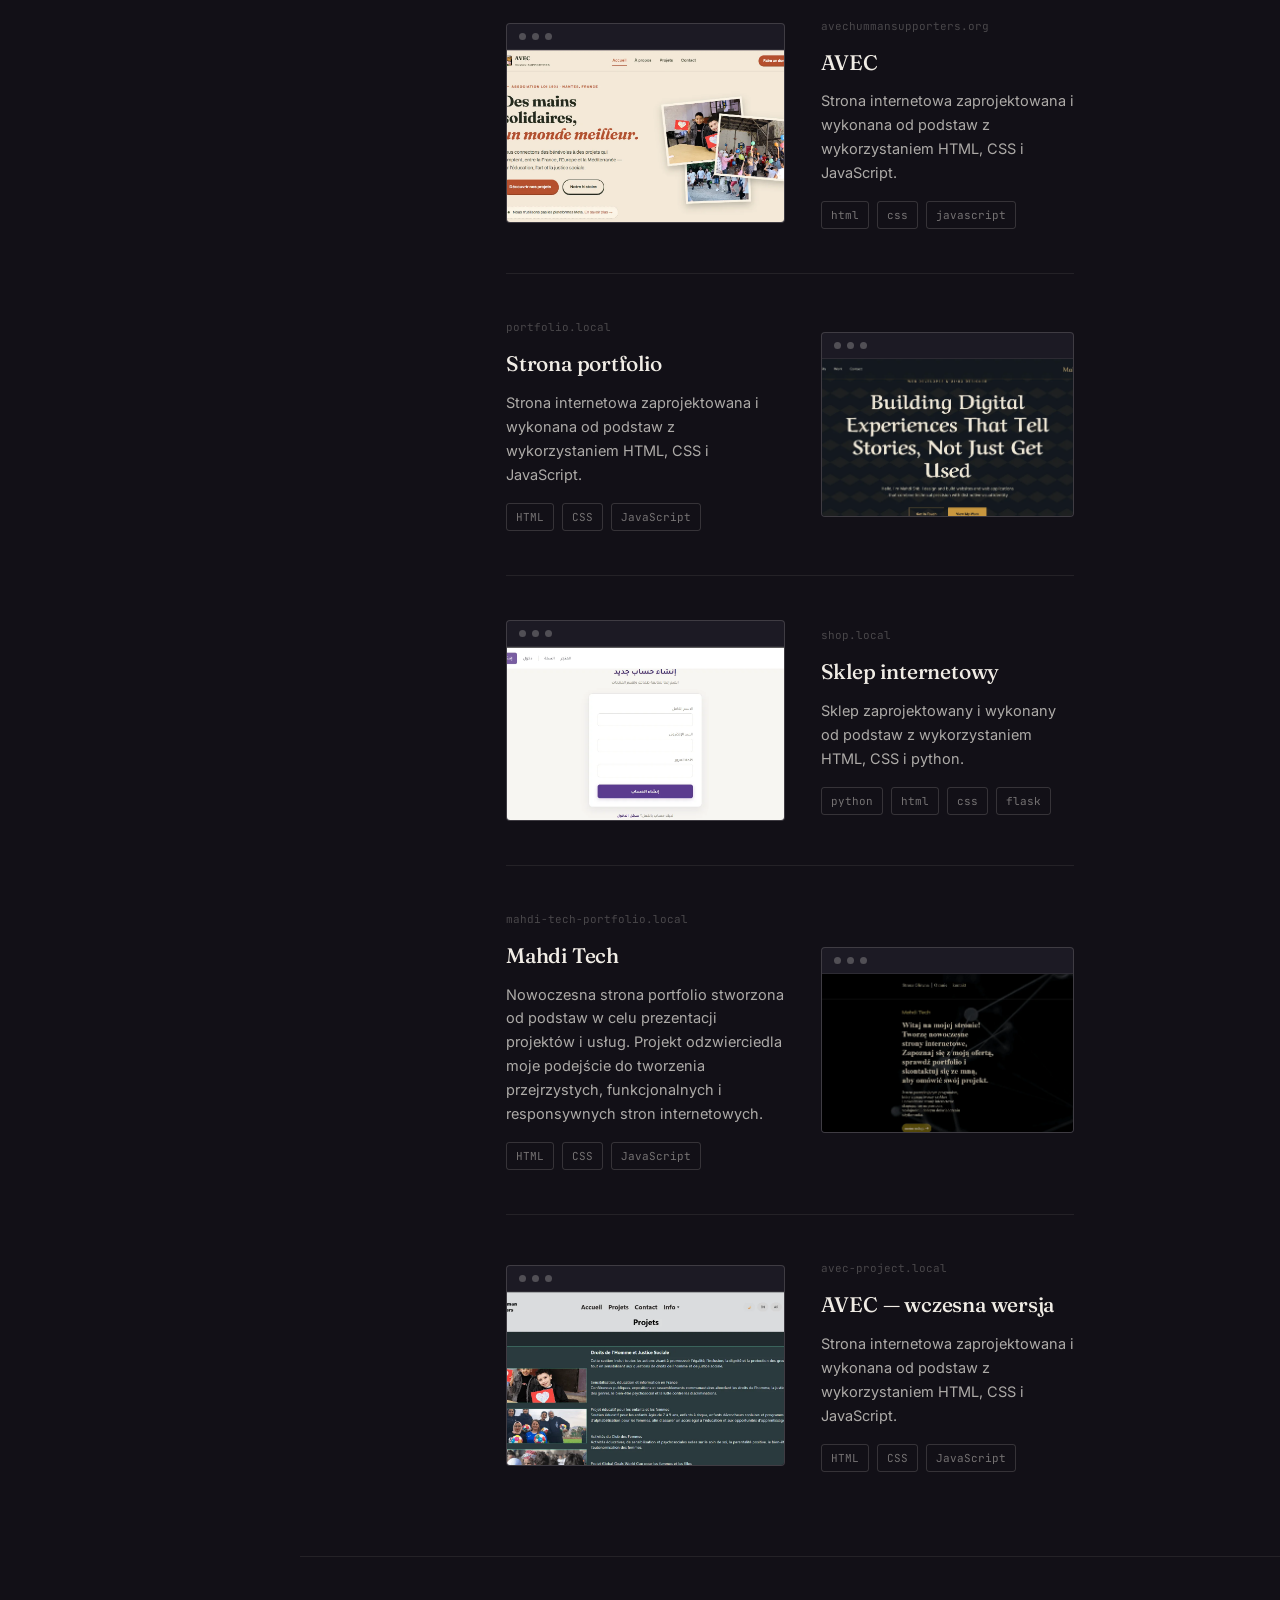
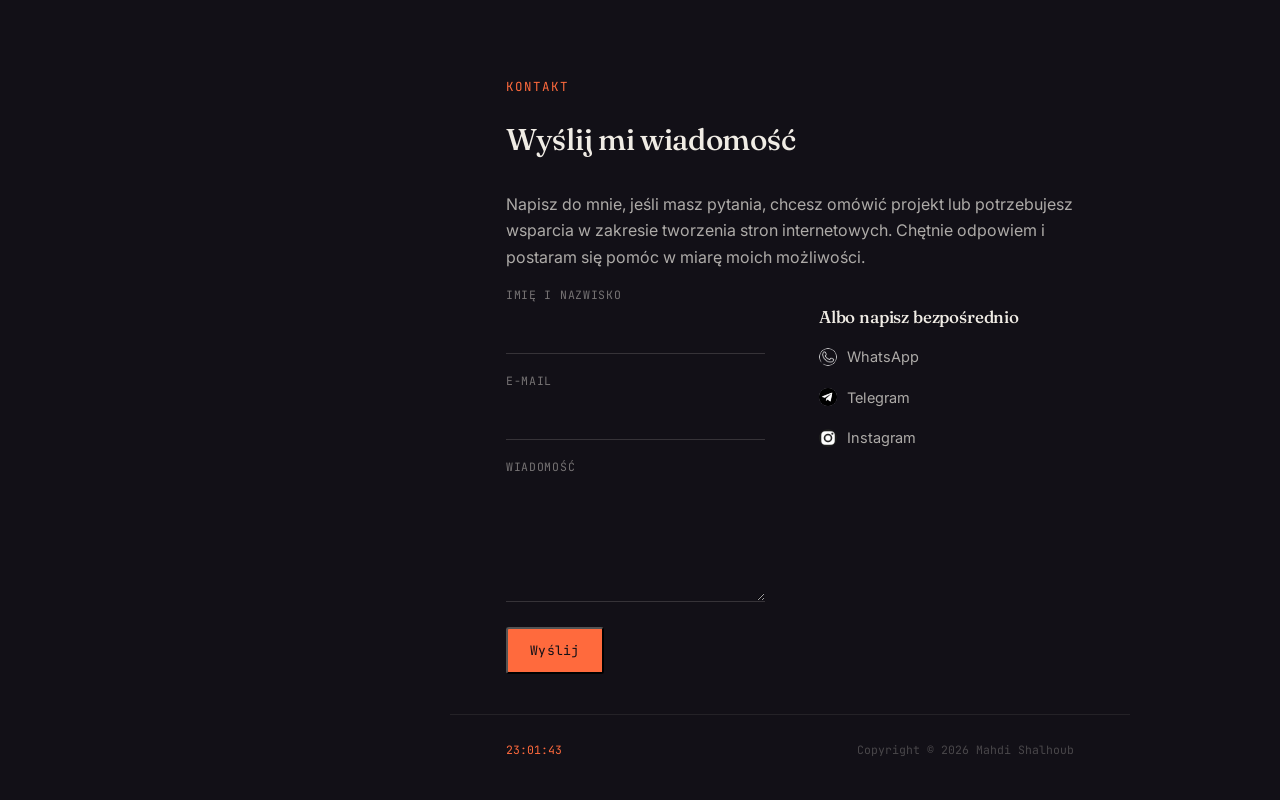
==== commit 1a0f03db: "edit" ====
--- a/index.html
+++ b/index.html
@@ -49,7 +49,6 @@
 
 <!-- ============ MOBILE TOP BAR ============ -->
 <div class="mbar">
-<<<<<<< HEAD
   <a href="#home" class="mbar-name">mahdi<b class="cc">.tech</b></a>
   <nav class="mbar-nav">
     <a data-section="home" href="#home" data-pl="Główna" data-en="Home">Główna</a>
